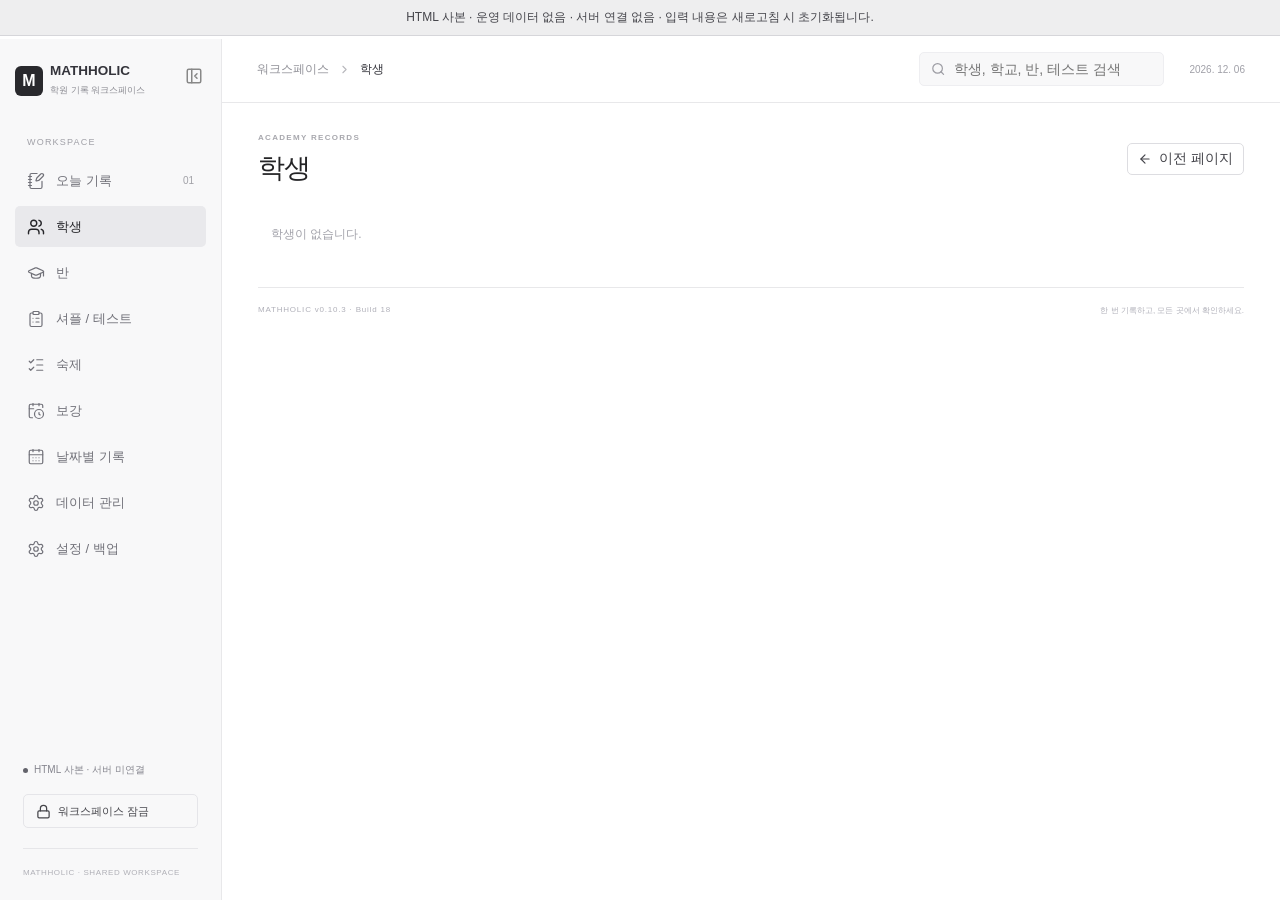
==== pages/detail.html @ 280b6456 "Add files via upload" ====
<!doctype html>
<html lang="ko">
<head>
  <meta charset="utf-8">
  <meta name="viewport" content="width=device-width, initial-scale=1">
  <meta http-equiv="Content-Security-Policy" content="default-src 'none'; script-src 'self'; style-src 'self' 'unsafe-inline'; img-src data: blob:; font-src data:; connect-src 'none'; worker-src 'none'; form-action 'none'; base-uri 'none'">
  <title>학생 상세 · MATHHOLIC</title>
  <link rel="stylesheet" href="./css/style.css">
</head>
<body data-start-route="students/empty">
  <!-- 실제 학생 정보와 학습 기록은 포함되어 있지 않습니다.
       detail.html은 데이터가 없으므로 학생 없음 상태를 표시합니다.
       화면 입력은 임시이며 새로고침하면 초기화됩니다. -->
  <div id="root"></div>
  <noscript>메뉴를 사용하려면 JavaScript를 켜주세요.</noscript>
  <script src="./js/app.js" defer></script>
</body>
</html>
---- pages/css/style.css ----
:root{font-family:Inter,-apple-system,BlinkMacSystemFont,'Segoe UI','Noto Sans KR',Arial,sans-serif;color:#242426;background:#fff;font-size:14px;font-synthesis:none;--line:#e8e8ea;--muted:#85858c;--ink:#202023;--bg:#f7f7f8}*{box-sizing:border-box}body{margin:0}button,input,select,textarea{font:inherit}button,input,select,textarea,a{outline-offset:3px}button{cursor:pointer;border:1px solid #dddde1;border-radius:5px;padding:8px 12px;min-height:34px;display:inline-flex;align-items:center;justify-content:center;gap:7px;color:#45454b;background:#fff;font-weight:500;white-space:nowrap}button:hover{background:#f3f3f5;border-color:#bcbcc3}button:disabled{cursor:not-allowed;opacity:.45}a{color:#34343b;text-decoration:none;font-weight:500}a:hover{text-decoration:underline;text-underline-offset:3px;color:#000}input,select,textarea{padding:8px 10px;border:1px solid #dcdce1;border-radius:5px;background:#fff;color:#303036;min-width:0}input:focus,select:focus,textarea:focus{outline:2px solid #95959d;outline-offset:1px}textarea{resize:vertical;line-height:1.7}h1,h2,h3,p{margin-top:0}h1{font-size:27px;letter-spacing:-1px;font-weight:700;line-height:1.25;margin:0}h2{font-size:16px;margin:0;font-weight:650;letter-spacing:-.4px}p{line-height:1.7}small{display:block;font-size:11px;color:#8c8c93;line-height:1.7}strong{font-weight:600}.primary{background:#242427;border-color:#242427;color:white}.primary:hover{background:#080809;color:white}.small{font-size:12px;padding:6px 10px;min-height:29px}.text{border:0;background:none;padding:3px 0;min-height:24px;color:#61616a;font-size:12px}.text:hover{background:none;color:#000;text-decoration:underline}.icon{padding:5px;min-height:27px;border:0;background:transparent}.danger{color:#aa5353}.button{display:inline-flex;align-items:center;justify-content:center;gap:7px;padding:8px 12px;border:1px solid #dddde1;border-radius:5px;font-size:12px;cursor:pointer;white-space:nowrap}.button:hover{background:#f3f3f4;text-decoration:none}.muted,.hint{font-size:12px;color:#898991;font-weight:400}.hint{line-height:1.75}.short{width:80px}.full{grid-column:1/-1}.actions{display:flex;align-items:center;gap:9px}.badge{display:inline-block;border:1px solid #e6e6e9;background:#f5f5f6;color:#73737a;padding:2px 7px;font-size:11px;line-height:1.6;border-radius:4px;white-space:nowrap}.badge.warn{color:#98733b;background:#fcf7ee;border-color:#f0e5d2}.sidebar{position:fixed;left:0;top:0;bottom:0;width:222px;border-right:1px solid var(--line);background:#f8f8f9;padding:28px 15px 20px;display:flex;flex-direction:column;z-index:30}.brand{display:flex;align-items:center;gap:10px;font-size:15px;font-weight:800;letter-spacing:.4px;padding:0 5px}.brand small{font-weight:400;font-size:10px;letter-spacing:0;margin-top:5px}.brand-mark{width:34px;height:34px;border-radius:6px;background:#29292d;color:#fff;font-size:18px;font-weight:700;display:grid;place-items:center}.nav-label{font-size:9px;letter-spacing:1.2px;color:#a0a0a7;margin:39px 12px 13px}nav{display:flex;flex-direction:column;gap:5px}nav a{display:flex;align-items:center;gap:11px;padding:11px 12px;min-height:41px;border-radius:5px;font-size:13px;color:#717179;font-weight:450}nav a svg{stroke-width:1.6}nav a:hover{background:#eeeef0;text-decoration:none}nav a.active{background:#e9e9ec;color:#252529;font-weight:650}nav a.active svg{stroke-width:1.9}nav a small{margin-left:auto;color:#a1a1a7;font-size:10px}.sidebar-bottom{margin-top:auto;padding:30px 8px 0}.sync{font-size:10px;color:#86868f;display:flex;align-items:center;gap:6px;margin-bottom:17px}.sync>span{width:5px;height:5px;background:#63636b;border-radius:50%;flex-shrink:0}.sync>span.offline{background:#b56859}.lock-btn{width:100%;font-size:11px;justify-content:flex-start;border-color:#e5e5e9;background:none}.sidebar-bottom>small{border-top:1px solid #e6e6e9;padding-top:17px;margin-top:20px;font-size:8px;letter-spacing:.6px;color:#b0b0b7}.main{margin-left:222px}.topbar{height:67px;border-bottom:1px solid var(--line);display:flex;align-items:center;gap:25px;padding:0 35px;background:#fffffffa;position:sticky;top:0;z-index:20}.breadcrumb{display:flex;align-items:center;gap:9px;font-size:11px;white-space:nowrap;color:#888890}.breadcrumb>a:first-child{color:#929299}.breadcrumb svg{color:#b8b8bd}.search{margin-left:auto;position:relative;display:flex;align-items:center;gap:8px;width:245px;color:#9c9ca3;background:#f8f8f9;border:1px solid #eeeef1;border-radius:5px;padding:0 11px}.search input{border:0;background:none;font-size:11px;width:100%;padding:8px 0}.search-pop{position:absolute;top:38px;left:0;right:0;background:white;box-shadow:0 10px 25px #15151d15;border:1px solid var(--line);border-radius:5px;max-height:430px;overflow:auto}.search-pop a{display:block;padding:10px 12px;border-bottom:1px solid var(--line);font-size:12px}.search-pop small{font-size:10px}.top-date{font-size:10px;color:#a0a0a8;white-space:nowrap}main{padding:30px 36px 20px;max-width:1560px;margin:auto}.page-head{display:flex;justify-content:space-between;align-items:center;margin:0 0 25px}.eyebrow{display:block;font-size:8px;letter-spacing:1.3px;color:#a8a8ae;font-weight:600;margin-bottom:10px}.record-intro{display:flex;align-items:center;justify-content:space-between;gap:20px;margin-bottom:17px}.record-intro p{font-size:12px;color:#84848b;margin:0}.record-intro>span{font-size:10px;white-space:nowrap}.input-panel{border:1px solid #dedee3;border-radius:7px;overflow:hidden;margin-bottom:27px}.input-head{display:flex;align-items:center;gap:17px;background:#fafafb;border-bottom:1px solid var(--line);padding:12px 17px}.input-head>div{display:flex;align-items:center;gap:8px;font-size:12px;margin-right:auto}.input-head label{display:flex;align-items:center;gap:8px;color:#929298;font-size:10px;white-space:nowrap}.input-head input{font-size:11px;padding:6px 8px;width:130px}.input-head label:last-child input{width:105px}.raw-input{border:0;border-radius:0;width:100%;min-height:240px;height:265px;display:block;padding:20px 23px;font-size:14px;line-height:1.9;color:#43434b;background:#fff;resize:vertical}.raw-input::placeholder{font-size:12px;color:#aeafb5}.input-bottom{display:flex;align-items:center;gap:18px;border-top:1px solid var(--line);padding:10px 16px}.input-bottom .hint{font-size:10px}.input-bottom>button:last-child{margin-left:auto;font-size:11px;padding:6px 10px;min-height:28px}.section{margin-bottom:28px;min-width:0}.section-head{display:flex;justify-content:space-between;align-items:center;gap:15px;margin-bottom:11px;min-height:29px}.section-head h2{display:flex;align-items:center;gap:8px;font-size:15px}.count{font-size:10px;color:#919199;min-width:18px;padding:2px 6px;background:#f0f0f2;border-radius:4px;font-weight:500}.section-head .muted{font-size:11px}.table-wrap{overflow:auto;border-top:1px solid #dcdce2;border-bottom:1px solid #eeeef1}table{border-collapse:collapse;width:100%;text-align:left;font-size:12px;line-height:1.6}th{background:#f7f7f8;padding:10px 13px;color:#8a8a92;font-weight:450;font-size:11px;border-bottom:1px solid #e6e6eb;white-space:nowrap}td{padding:12px 13px;border-bottom:1px solid #eeeef1;color:#55555f}td a{color:#34343b}td>a:hover{color:#000}tbody tr:last-child td{border-bottom:0}tbody tr:hover{background:#fafafb}td small{font-size:10px}.empty{padding:13px;color:#a2a2aa;font-size:12px;font-weight:400;margin:0}.score{font-size:14px;font-weight:650;color:#29292f;font-variant-numeric:tabular-nums}.memo-cell{white-space:pre-line;max-width:360px;display:block;font-size:11px;color:#82828c}.memo-cell small{font-size:9px}.toolbar{display:flex;justify-content:space-between;align-items:center;gap:15px;margin-bottom:20px;flex-wrap:wrap}.toolbar>p{font-size:13px;margin:0;color:#888890}.filters{display:flex;align-items:center;gap:9px;flex-wrap:wrap}.filters input,.filters select{font-size:12px;padding:7px 9px;max-width:180px}.filters .short{max-width:75px}.student-info{display:flex;align-items:center;justify-content:space-between;border-bottom:1px solid var(--line);padding:0 0 21px;gap:15px}.student-info p{font-size:13px;color:#777781;margin-bottom:6px}.student-info .muted{font-size:12px}.student-info button{font-size:11px}.ledger-month{display:flex;align-items:center;gap:20px;margin:18px 0 27px;flex-wrap:wrap}.ledger-month>strong{font-size:12px;font-weight:400;color:#81818b}.ledger-month b{font-size:17px;color:#2e2e35;margin-left:8px;font-weight:600}.ledger-month>span{font-size:12px;color:#92929b}.ledger-month>label{margin-left:auto}.month-picker,.date-picker{display:flex;align-items:center;gap:7px}.month-picker input{font-size:13px;border:0;font-weight:600;background:transparent;width:154px;text-align:center;padding:6px 2px}.month-picker strong{font-size:12px;font-weight:500}.date-picker input{border:0;font-size:17px;max-width:180px;font-weight:600}.more{display:block;margin-top:9px;margin-left:auto;font-size:11px}.preview-head,.draft-row{display:grid;grid-template-columns:110px 1fr 95px 85px 120px;gap:12px;align-items:center}.preview-head{background:#f7f7f8;border-top:1px solid #dcdce2;border-bottom:1px solid var(--line);padding:10px 15px;color:#9999a0;font-size:10px}.draft{border-bottom:1px solid var(--line)}.draft-row{width:100%;border:0;border-radius:0;text-align:left;padding:14px 15px;font-size:12px;background:#fff;white-space:normal}.draft-row strong{font-weight:600;color:#313137}.draft-row>span{font-size:12px;font-weight:400;color:#74747d}.draft-row small{font-size:10px;color:#9a9aa3;margin-top:3px}.draft-row>span:last-child{display:flex;align-items:center;gap:7px;justify-content:space-between}.draft-fields{padding:18px 28px 22px;background:#fafafb;border-top:1px solid #eeeef1}.draft-fields>.actions{justify-content:space-between;margin-top:14px}.draft-fields .hint{margin-bottom:13px}.save-row{display:flex;align-items:center;justify-content:space-between;padding:16px 0;gap:15px}.save-row button{font-size:12px}.form-grid{display:grid;grid-template-columns:1fr 1fr;gap:15px 17px}.form-grid label,.pin-change label{display:flex;flex-direction:column;gap:7px;font-size:11px;color:#80808a}.form-grid input,.form-grid select,.form-grid textarea{font-size:12px;width:100%}.form-grid textarea{min-height:65px}.form-grid input:disabled,.form-grid select:disabled{background:#f1f1f3;color:#888892}.check{display:flex!important;flex-direction:row!important;align-items:center!important;gap:7px!important;font-size:11px;color:#9696a0}.check input{width:13px!important;height:13px;accent-color:#333}.field-note{font-size:11px;color:#999;align-self:center}.overlay{position:fixed;inset:0;background:#19191e60;backdrop-filter:blur(2px);z-index:60;display:flex;align-items:center;justify-content:center;padding:25px}.modal{background:#fff;width:660px;max-width:100%;max-height:92vh;overflow:auto;padding:25px;border-radius:9px;box-shadow:0 20px 100px #15151e25}.modal-head{display:flex;justify-content:space-between;align-items:center;margin-bottom:23px}.modal-head h2{font-size:18px}.modal-footer{display:flex;justify-content:flex-end;gap:9px;border-top:1px solid var(--line);margin-top:22px;padding-top:18px}.modal-footer .danger{margin-right:auto}.error{background:#fff4f1;color:#a3544f;border:1px solid #f5dfda;padding:11px 14px;white-space:pre-line;line-height:1.8;font-size:12px;border-radius:5px;margin:12px 0}.success{display:flex;align-items:center;gap:8px;background:#f3f3f5;color:#57575f;border:1px solid #e5e5eb;padding:14px;margin-bottom:23px;font-size:12px}.toast{position:fixed;left:calc(50% + 100px);bottom:25px;transform:translateX(-50%);z-index:100;background:#2a2a30;color:white;border-radius:6px;box-shadow:0 5px 30px #20202a20;max-width:85vw;display:flex;gap:9px;align-items:center;padding:14px 20px;font-size:12px;line-height:1.6}.migration-banner{display:flex;align-items:center;justify-content:space-between;gap:20px;padding:14px 17px;border:1px solid #e5dfd1;background:#fdfbf6;margin-bottom:22px;border-radius:5px;font-size:12px}.migration-banner small{font-size:10px;margin-top:4px}.migration-banner button{font-size:11px}.record-details{margin-top:20px;border-top:1px solid var(--line);padding-top:12px}.record-details .hint{font-size:11px}details{font-size:12px;padding:11px 0;color:#8a8a93}summary{cursor:pointer;color:#747480;line-height:1.7}pre{white-space:pre-wrap;overflow-wrap:anywhere;line-height:1.9;font-family:inherit;font-size:11px;color:#80808c;background:#f8f8fa;padding:14px;border-radius:4px}.history{border-top:1px solid var(--line);padding:12px 0;font-size:11px}.history small{margin-bottom:4px}.pin-screen{min-height:100vh;background:#f7f7f8;display:flex;align-items:center;justify-content:center;padding:30px}.pin-box{width:365px;background:white;border:1px solid #e3e3e8;border-radius:10px;padding:35px;text-align:center;box-shadow:0 8px 45px #20202a05}.pin-brand{font-size:19px;font-weight:800;letter-spacing:.7px;margin-bottom:35px}.pin-brand span{display:block;font-size:11px;font-weight:400;color:#9999a3;letter-spacing:0;margin-top:8px}.pin-box>svg{color:#777783}.pin-box h1{font-size:20px;margin-top:17px}.pin-box p{font-size:12px;color:#9999a2;margin:12px 0 25px}.pin-box label{display:flex;flex-direction:column;text-align:left;font-size:10px;color:#93939d;gap:7px;margin-bottom:15px}.pin-box input{width:100%;text-align:center;font-size:23px;letter-spacing:14px;padding:13px 5px 13px 19px}.pin-box .primary{width:100%;margin-top:5px;min-height:43px}.pin-box>small{margin-top:23px;font-size:10px}.loading{min-height:100vh;display:grid;place-items:center;color:#8a8a95;font-size:13px}.calendar-filters{margin-bottom:17px}.calendar-filters .hint{margin-left:auto;font-size:10px}.calendar{border:1px solid #dfdfe5;border-radius:5px;overflow:hidden;margin-bottom:25px}.weekdays{display:grid;grid-template-columns:repeat(7,minmax(0,1fr));background:#f7f7f9;border-bottom:1px solid #e3e3e8}.weekdays>div{padding:10px;text-align:center;color:#9696a0;font-size:11px}.weekdays>div:last-child{color:#b08282}.calendar-grid{display:grid;grid-template-columns:repeat(7,minmax(0,1fr))}.calendar-cell{border-right:1px solid #ececf0;border-bottom:1px solid #ececf0;min-height:119px;padding:7px;min-width:0;background:#fff}.calendar-cell:nth-child(7n){border-right:0}.calendar-cell:nth-last-child(-n+7){border-bottom:0}.calendar-cell.outside{background:#fafafb}.calendar-cell.outside .day-number{color:#c4c4cc}.calendar-cell.chosen{background:#f6f6f9}.calendar-cell.today .day-number{background:#33333a;color:#fff;border-radius:50%}.calendar-day{display:flex;align-items:center;justify-content:space-between;gap:3px;margin-bottom:8px}.calendar-day .icon{color:#bbbcc5}.day-number{border:0;border-radius:3px;font-size:11px;min-height:23px;width:23px;padding:4px;background:none;font-weight:400;gap:4px}.day-number small{font-size:9px}.calendar-event{display:block;width:100%;text-align:left;background:#f0f0f4;border:0;border-left:2px solid #777784;border-radius:3px;padding:6px 7px;margin-bottom:5px;overflow:hidden;min-height:30px;white-space:normal;line-height:1.3}.calendar-event span{font-size:11px;font-weight:500}.calendar-event small{font-size:9px;margin-top:3px;color:#90909d}.calendar-event.완료{opacity:.7;border-left-color:#b6b6c0}.calendar-event.취소{opacity:.5;text-decoration:line-through}.calendar-event:hover{background:#e5e5ec}.week .calendar-cell{min-height:260px}.week .day-number{width:auto}.segmented{display:flex;padding:3px;background:#f0f0f2;border-radius:5px}.segmented button{font-size:11px;min-height:27px;padding:5px 10px;border:0;background:none;color:#9898a1}.segmented button.selected{background:#fff;color:#34343e;box-shadow:0 1px 3px #23233610}.settings-row{display:flex;justify-content:space-between;align-items:center;gap:25px;padding:19px 0;border-bottom:1px solid var(--line)}.settings-row strong{font-size:13px}.settings-row p{font-size:12px;color:#96969f;margin:7px 0 0}.settings-row small{font-size:10px;margin-top:5px}.settings-row button{font-size:12px}.pin-change{display:flex;align-items:end;gap:15px;border-top:1px solid #dedee5;padding:20px 0}.pin-change input{width:145px;font-size:15px;letter-spacing:5px}.pin-change button{font-size:12px}.settings-row:last-child{border:0}footer{border-top:1px solid var(--line);display:flex;justify-content:space-between;font-size:8px;color:#b0b0b9;letter-spacing:.8px;padding:17px 0;margin-top:30px}footer span:last-child{letter-spacing:0}.report .section td:last-child,.report .section th:last-child{display:none}.report .section .section-head .actions{display:none}
@media(min-width:1600px){main{padding:38px 48px}}@media(max-width:1150px){.sidebar{width:195px;padding:25px 12px}.brand{font-size:13px}.brand small{font-size:9px}.main{margin-left:195px}.topbar{padding:0 25px;gap:15px}.top-date{display:none}main{padding:25px}.breadcrumb{font-size:10px;gap:6px}.search{width:210px}.preview-head,.draft-row{grid-template-columns:85px 1fr 75px 70px 110px;gap:8px}.calendar-event{padding:5px}.calendar-event small{font-size:8px}.filters{gap:6px}.filters input,.filters select{max-width:150px}.student-info{flex-wrap:wrap}.calendar-filters .hint{display:none}}@media(max-width:850px){.sidebar{width:170px;padding:22px 10px}.main{margin-left:170px}.brand{font-size:11px;gap:7px}.brand small{font-size:8px}.brand-mark{width:29px;height:29px;font-size:16px}nav a{font-size:11px;padding:11px 9px;gap:9px}.sidebar-bottom{padding-left:3px;padding-right:3px}.sync{font-size:8px}.sidebar-bottom>small{font-size:7px}.breadcrumb{display:none}.search{width:100%}.record-intro>span{display:none}.input-head{gap:10px;flex-wrap:wrap}.input-head>div{width:100%}.input-head label{flex:1}.input-head label input{width:100%}.input-bottom .hint{display:none}.ledger-month{gap:13px}.calendar-cell{min-height:100px;padding:4px}.calendar-event span{font-size:10px}.calendar-event small{font-size:8px}.pin-change{flex-wrap:wrap}.pin-change input{width:125px}.form-grid{gap:12px}.preview-head,.draft-row{grid-template-columns:70px 1fr 58px 58px 83px;gap:6px}.draft-row{padding:12px 8px;font-size:11px}.draft-row>span{font-size:10px}.draft-row .badge{font-size:8px}.draft-fields{padding:15px}.settings-row{flex-wrap:wrap}}@media(max-width:620px){.sidebar{width:59px;padding:20px 5px}.brand>div,.nav-label,nav a span,nav a small,.sidebar-bottom>small,.sync,.lock-btn span{display:none!important}.brand{padding:0;justify-content:center}.brand-mark{width:31px;height:31px}nav{margin-top:30px}nav a{padding:12px 0;justify-content:center}nav svg{width:20px;height:20px}.main{margin-left:59px}.sidebar-bottom{padding:20px 4px 0}.lock-btn{justify-content:center;padding:8px}.topbar{height:57px;padding:0 15px}main{padding:24px 15px}.page-head{margin-bottom:22px}h1{font-size:24px}.eyebrow{font-size:7px}.record-intro p{font-size:11px}.input-head{padding:12px}.raw-input{padding:16px;font-size:13px}.input-bottom{padding:10px}.preview-head,.draft-row{grid-template-columns:62px 1fr 55px 51px;gap:6px}.preview-head>span:last-child,.draft-row>span:last-child{display:none}.draft-row small{font-size:8px}.form-grid{grid-template-columns:1fr}.modal{padding:20px}.overlay{padding:15px}.toolbar{gap:12px}.toolbar .primary{font-size:11px}.filters input,.filters select{max-width:130px;font-size:11px}.section-head h2{font-size:14px}.section-head .actions{gap:5px}.section-head .small{font-size:10px;padding:5px 7px}.save-row{align-items:end;flex-direction:column}.save-row .hint{font-size:10px}.toast{left:50%;font-size:11px}.ledger-month .check{margin-left:0}.ledger-month{gap:11px}.calendar-cell{min-height:90px;padding:3px}.calendar-day>.icon{display:none}.calendar-event{padding:4px 2px;border-left-width:1px}.calendar-event span{font-size:8px}.calendar-event small{font-size:7px;line-height:1.4}.calendar-event small{word-break:break-all}.calendar-cell>.text{font-size:8px}.week .calendar-cell{min-height:190px}.month-picker input{width:130px;font-size:12px}.toolbar .segmented button{font-size:10px;padding:5px 8px}.migration-banner{flex-direction:column;align-items:start;gap:10px}.pin-box{padding:28px}.section td{font-size:11px;min-width:65px}td,th{padding:11px 10px}.memo-cell{min-width:110px}.date-picker input{font-size:15px}}
@media print{.sidebar,.topbar,.page-head>.small,.print-hide,footer,.migration-banner,.toast,.modal,.check,.section .actions,.more{display:none!important}.main{margin-left:0}main{max-width:none;padding:0}.page-head{margin-bottom:15px}.eyebrow{display:none}.section{break-inside:avoid;margin-bottom:22px}body{font-size:11px}.student-info{padding-bottom:12px}.ledger-month{margin:15px 0}.month-picker button{display:none}.month-picker input{border:0}.table-wrap{overflow:visible}table{font-size:10px}td,th{padding:8px}a{color:#222}.section td:last-child,.section th:last-child{display:none}.pin-screen{display:none}.ledger-month strong{font-size:11px}}
/* Date drill-down, compact bulk entry, and monochrome floating calendar. */
[hidden]{display:none!important}.date-popover-anchor{position:relative}.date-trigger{border-color:transparent;font-weight:600;font-size:16px;gap:20px}.date-trigger:hover{background:#f0f0f2}.date-popover{position:absolute;left:0;top:calc(100% + 9px);z-index:60;width:304px;padding:16px;border:1px solid #d8d8dc;border-radius:10px;background:#fcfcfd;box-shadow:0 14px 44px rgba(0,0,0,.2),0 3px 9px rgba(0,0,0,.09)}.date-popover .month-picker{justify-content:space-between;margin-bottom:12px}.date-popover .month-picker input{min-width:0;width:145px}.date-grid{display:grid;grid-template-columns:repeat(7,1fr);gap:3px}.date-grid .weekday{text-align:center;color:#777;font-size:12px;padding:6px 0}.date-grid button{justify-content:center;padding:0;height:34px;border-color:transparent;border-radius:5px;background:transparent}.date-grid button:hover{background:#e5e5e8}.date-grid button.selected{background:#252529;color:white;font-weight:700}.date-grid .outside{color:#a9a9b1}.date-popover>input{width:100%;margin-top:10px}.date-class-list{border-top:1px solid var(--line,#dedee3)}.date-class-list>a{display:flex;align-items:center;gap:24px;padding:21px 15px;border-bottom:1px solid var(--line,#dedee3)}.date-class-list>a:hover{background:#f5f5f7}.date-class-list strong{min-width:150px;font-size:16px}.date-class-list span{flex:1;color:#73737d}.date-class-title{font-size:20px;margin:22px 0}.date-add{margin-top:18px;flex-wrap:wrap}.batch-input{border-top:1px solid #ddd;margin-top:20px}.batch-input .section{margin:22px 0}.batch-input td{padding:10px 8px}.batch-input td input,.batch-input td select{width:100%;min-width:95px}.batch-input td:first-child select{min-width:150px}.batch-input input[type=number]{min-width:75px;max-width:115px}.batch-caption{display:flex;align-items:center;justify-content:space-between;margin-top:20px}.batch-input .save-row{border-top:1px solid #e4e4e8;padding-top:18px}.date-popover button:focus-visible,.date-class-list a:focus-visible{outline:2px solid #252529;outline-offset:2px}
/* Existing monochrome UI: compact management and independently paged ledgers. */
.management-tabs,.book-tabs{display:flex;gap:8px;flex-wrap:wrap;margin-bottom:22px}.management-tabs button,.book-tabs button{background:#fafafa;border-color:#e3e3e5}.management-tabs .selected,.book-tabs .selected{background:#28282c;color:#fff;border-color:#28282c}.admin-filters{margin-bottom:16px}.admin-name{display:flex;flex-direction:column;gap:9px}.subject-options{border:1px solid #e1e1e5;border-radius:6px;padding:12px;display:flex;flex-wrap:wrap;gap:8px;margin:0;min-width:0}.subject-options legend{font-size:12px;color:#707078;padding:0 5px}.form-grid .subject-choice{display:flex;flex-direction:row;align-items:center;gap:7px;border:1px solid #e3e3e7;border-radius:5px;padding:9px 12px;font-size:13px;color:#4d4d55;cursor:pointer}.form-grid .subject-choice:has(input:checked){background:#efeff1;border-color:#77777f;color:#202026}.form-grid .subject-choice input{width:16px;height:16px;accent-color:#29292e}.student-subjects{display:flex;gap:6px;flex-wrap:wrap;margin:6px 0 9px}.attendance-today{display:flex;align-items:center;justify-content:space-between;gap:18px;padding:16px 18px;margin:18px 0;border:1px solid #dedee3;background:#fafafb;border-radius:6px}.attendance-today>div:first-child{display:flex;gap:14px;align-items:center}.attendance-today span{font-size:13px;color:#787882}.attendance-value{display:flex;align-items:center;gap:18px;font-variant-numeric:tabular-nums}.attendance-value strong{font-size:16px}.pagination{display:flex;flex-direction:row;justify-content:flex-end;align-items:center;gap:17px;padding-top:12px;min-height:54px}.pagination button{min-width:64px;min-height:38px;font-size:13px}.pagination>span{min-width:75px;text-align:center;color:#55555f;font-size:13px;font-variant-numeric:tabular-nums}.pagination small{font-size:11px}.page-body{overflow-anchor:none}.current-progress{display:flex;align-items:center;justify-content:space-between;gap:25px;padding:15px 18px;border:1px solid #e0e0e5;border-radius:5px;background:#fafafb;margin-bottom:18px}.current-progress>div:nth-child(2){flex:1;min-width:0}.current-progress p{margin:4px 0 0;font-size:13px;white-space:pre-line;overflow-wrap:anywhere}.current-progress .badge{font-size:12px}.subsection-title{font-size:12px;color:#777780;margin:13px 0 9px}.subsection-title span{margin-left:8px}.print-only{display:none}.management .actions{flex-wrap:wrap}.management .table-wrap button{font-size:12px}
@media(max-width:720px){.attendance-today{align-items:flex-start;flex-wrap:wrap;padding:14px}.attendance-today>div:first-child{flex-wrap:wrap;gap:9px}.attendance-value{width:100%;justify-content:space-between}.attendance-today button,.pagination button{min-height:44px}.pagination{justify-content:space-between;gap:10px}.pagination button{min-width:78px}.management-tabs{gap:6px}.management-tabs button{min-height:44px;font-size:13px;flex:1 1 40%}.current-progress{flex-wrap:wrap;gap:13px}.current-progress>div:first-child{flex:1 0 100%}.book-tabs{flex-wrap:nowrap;overflow:auto;padding-bottom:5px}.book-tabs button{min-height:42px;flex-shrink:0}.student-info{flex-wrap:wrap}.student-info>.actions{flex-wrap:wrap}.subject-options{padding:10px}.form-grid .subject-choice{min-height:44px}.student-ledger .section-head{flex-wrap:wrap}.management .table-wrap{max-width:100%}.modal .form-grid{grid-template-columns:minmax(0,1fr)}.admin-filters input,.admin-filters select{max-width:100%}}
@media print{.print-only{display:block}.report .paginated{display:none}.pagination,.attendance-today,.book-tabs{display:none!important}}
/* Collapsible desktop navigation and a separate mobile drawer. */
.shell{--sidebar-width:222px}.shell .sidebar{width:var(--sidebar-width);padding-top:24px;overflow-y:auto}.shell .main{margin-left:var(--sidebar-width);min-width:0}.sidebar-toggle{align-self:flex-end;margin-top:20px;padding:7px}.shell .nav-label{margin-top:20px}.mobile-menu-trigger,.mobile-menu-close,.sidebar-backdrop{display:none}.detail-navigation{display:flex;align-items:center;gap:10px;flex-wrap:wrap;justify-content:flex-end}.main,main,.section,.toolbar,.filters,.student-info,.input-panel{min-width:0}.topbar .breadcrumb{min-width:0;overflow:hidden;text-overflow:ellipsis}.topbar .search{flex-shrink:0}.page-head{gap:20px}.page-head h1{overflow-wrap:anywhere}.attendance-value{flex-wrap:wrap}.unit-editor{display:flex;flex-direction:column;gap:10px;margin:12px 0}.unit-editor-row{display:flex;align-items:center;gap:9px}.unit-editor-row>input{flex:1;min-width:0}.unit-editor-row>span{color:#808088;width:18px}.duplicate-list>div{margin-bottom:22px}.duplicate-list p{margin:8px 0}.duplicate-list .table-wrap{min-width:0}.duplicate-list td{vertical-align:top;overflow-wrap:anywhere;width:50%}.duplicate-list+ .modal-footer{flex-wrap:wrap}.legacy-progress{margin-top:15px;border-top:1px solid var(--line)}.legacy-progress>summary{padding:5px 0}.legacy-progress .paginated{margin-top:12px}.book-tabs{flex-wrap:nowrap;overflow-x:auto;max-width:100%;padding-bottom:5px}.book-tabs>button{flex-shrink:0}.current-progress .actions{flex-wrap:wrap}.modal>form>label{display:flex;flex-direction:column;gap:9px}.modal{max-height:calc(100dvh - 40px);overscroll-behavior:contain}.report .current-progress+table td:last-child,.report .section:has(.book-tabs) td:last-child,.report .section:has(.book-tabs) th:last-child{display:table-cell}.table-wrap{max-width:100%}.table-wrap th{white-space:nowrap}.book-tabs::-webkit-scrollbar{height:5px}.book-tabs::-webkit-scrollbar-thumb{background:#d8d8dc;border-radius:4px}
@media(min-width:641px) and (max-width:1150px){.shell{--sidebar-width:195px}.shell .brand{font-size:13px}.shell .brand small{font-size:9px}.shell .sidebar nav a{font-size:13px;min-height:44px}.shell .sidebar-toggle{min-height:44px;min-width:44px}button,.button{min-height:40px}.pagination button{min-height:44px}.topbar .search{min-width:150px;max-width:240px;flex:1}.toolbar,.filters{row-gap:10px}.calendar .calendar-grid,.calendar .weekdays{min-width:560px}.calendar{overflow:auto}}
@media(max-width:640px){
 .shell,.shell.sidebar-collapsed{--sidebar-width:0px}.shell .main{margin-left:0}.shell .sidebar,.shell.sidebar-collapsed .sidebar{width:min(280px,86vw);padding:24px 18px;transform:translateX(-100%);z-index:51;box-shadow:12px 0 35px #0002;background:#f8f8f9}.shell.mobile-menu-open .sidebar{transform:translateX(0)}.shell .sidebar .brand{justify-content:flex-start;gap:12px;font-size:15px;padding:4px}.shell .sidebar .brand-mark{width:34px;height:34px}.shell .sidebar .brand>div{display:block!important}.shell .sidebar .brand small{font-size:10px}.shell .sidebar .nav-label{display:block!important;margin:30px 12px 13px}.shell .sidebar nav{margin-top:0}.shell .sidebar nav a{justify-content:flex-start!important;padding:13px 12px!important;font-size:14px!important;gap:13px;min-height:46px}.shell .sidebar nav a span,.shell .sidebar nav a small,.shell .sidebar .lock-btn span{display:inline!important}.shell .sidebar .sync,.shell .sidebar .sidebar-bottom>small{display:flex!important}.shell .sidebar .sync{font-size:11px}.shell .sidebar .lock-btn{justify-content:flex-start!important;min-height:44px;font-size:12px}.shell .sidebar .sidebar-bottom{padding:22px 7px 0}.sidebar-toggle{display:none}.mobile-menu-trigger,.mobile-menu-close{display:inline-flex;min-width:44px;min-height:44px}.mobile-menu-trigger{padding:8px;flex-shrink:0}.mobile-menu-close{align-self:flex-end;margin-bottom:10px}.sidebar-backdrop{display:block;position:fixed;inset:0;z-index:50;border:0;border-radius:0;background:#16161966!important;backdrop-filter:blur(1px)}
 .shell .topbar{height:64px;padding:8px 12px;gap:10px}.shell .topbar .search{width:auto;flex:1;min-width:0;max-width:none}.search input{font-size:13px;min-height:40px}.search-pop{top:44px;max-height:65dvh}.search-pop a{font-size:13px;min-height:44px}.shell main{padding:22px 14px}.page-head{align-items:flex-start;flex-direction:column;gap:14px}.page-head h1{font-size:24px}.detail-navigation{justify-content:flex-start;width:100%;gap:8px}.detail-navigation button{font-size:12px}.detail-navigation .actions{gap:8px}.eyebrow{font-size:9px}.breadcrumb,.top-date{display:none}.student-info{align-items:flex-start;gap:14px}.student-info .actions{width:100%}.student-info p{font-size:14px}.attendance-today{padding:14px;gap:16px}.attendance-value{justify-content:flex-start;gap:14px}.attendance-value strong{font-size:15px}.attendance-today>div:first-child{width:100%;justify-content:space-between}.ledger-month{gap:12px;margin-bottom:24px}.ledger-month .check{min-height:44px;font-size:12px}.section-head{align-items:flex-start;flex-wrap:wrap;gap:10px}.section-head h2{font-size:16px;min-height:36px}.section-head .actions{flex-wrap:wrap}.section-head .small{font-size:12px;padding:8px 10px}.table-wrap{width:100%;overflow-x:auto;-webkit-overflow-scrolling:touch}.table-wrap table{width:max-content;min-width:100%;max-width:none}.table-wrap th,.table-wrap td{font-size:13px;padding:12px;white-space:nowrap}.table-wrap td .memo-cell{white-space:normal;width:180px;font-size:12px}.table-wrap td small{font-size:11px}.table-wrap table td:first-child{min-width:80px}.duplicate-list .table-wrap table{width:100%}.duplicate-list td{white-space:normal}.table-wrap .empty{white-space:normal}.toolbar{align-items:flex-start}.toolbar>.filters{flex:1 1 100%}.filters{width:100%;display:grid;grid-template-columns:repeat(2,minmax(0,1fr));gap:8px}.filters input,.filters select,.filters .short{width:100%;max-width:none;min-width:0;font-size:13px}.filters .hint{grid-column:1/-1}.actions{flex-wrap:wrap}.input-head{display:grid;grid-template-columns:minmax(0,1fr);padding:14px}.input-head>div{margin-bottom:5px}.input-head label{display:flex;justify-content:space-between;font-size:12px}.input-head label input,.input-head label:last-child input{width:65%;font-size:13px}.raw-input{font-size:14px;min-height:230px;padding:15px}.record-intro p{font-size:13px}.record-intro>span{display:none}.input-bottom{flex-wrap:wrap}.input-bottom button{font-size:13px!important;min-height:44px!important}.segmented button,.toolbar .segmented button{font-size:13px;padding:9px 12px;min-height:42px}.save-row{align-items:stretch;flex-direction:column}.save-row button{font-size:14px;min-height:46px}.save-row .hint{font-size:12px}.batch-caption{flex-wrap:wrap;gap:12px}.batch-input td input,.batch-input td select{min-width:135px;font-size:14px}.batch-input input[type=number]{min-width:90px}.batch-input td:first-child select{min-width:165px}.batch-input .section-head{align-items:center}.form-grid,.modal .form-grid{grid-template-columns:minmax(0,1fr)}.form-grid label,.pin-change label{font-size:13px}.form-grid input,.form-grid select,.form-grid textarea,.modal>form>label select{font-size:16px;min-height:44px}.form-grid .check input{min-height:16px}.overlay{padding:10px}.modal{padding:18px;max-height:calc(100dvh - 20px);width:100%;border-radius:8px}.modal-head{gap:10px;margin-bottom:18px}.modal-head h2{font-size:18px}.modal-footer{flex-wrap:wrap;gap:8px}.modal-footer button{min-height:44px}.date-popover{width:min(304px,calc(100vw - 62px));padding:12px;left:0}.date-grid{gap:1px}.date-grid button{min-height:36px;height:36px;min-width:0}.date-picker{max-width:100%;gap:2px}.date-trigger{font-size:16px;gap:12px}.date-class-list>a{flex-wrap:wrap;gap:8px;padding:17px 12px;position:relative}.date-class-list strong{min-width:0;width:100%}.date-class-list span{font-size:12px;line-height:1.8}.date-class-list svg{position:absolute;right:12px;top:20px}.date-add{gap:8px}.calendar{overflow:auto}.calendar-grid,.weekdays{min-width:595px}.calendar-day>.icon{display:inline-flex}.calendar-cell{min-height:120px;padding:5px}.calendar-event span{font-size:12px}.calendar-event small{font-size:10px}.calendar-day button{min-height:32px;min-width:32px}.calendar-cell>.text{font-size:12px}.calendar-filters .hint{display:none}.settings-row{gap:15px}.settings-row .actions{width:100%}.settings-row p{font-size:13px}.pin-change{display:grid;grid-template-columns:minmax(0,1fr);gap:14px}.pin-change input{width:100%;font-size:18px;min-height:44px}.unit-editor-row{flex-wrap:wrap;gap:8px}.unit-editor-row>.actions{margin-left:auto}.unit-editor-row>input{min-width:calc(100% - 28px);font-size:16px}.current-progress{gap:12px}.current-progress>div:nth-child(2){flex-basis:70%}.current-progress>.actions{width:100%}.current-progress>.actions button{font-size:13px}.management-tabs button{font-size:13px}.book-tabs button{min-height:44px;font-size:14px}.pagination{justify-content:space-between}.pagination button{min-height:44px;min-width:78px}.pagination>span{font-size:13px}.toast{left:50%;bottom:16px;max-width:calc(100vw - 24px);width:max-content;font-size:13px}.pin-screen{padding:16px}.pin-box{width:100%;max-width:365px}button,.button,.small,.text,.icon{min-height:44px}.text{padding:8px 2px}footer{gap:15px;line-height:1.6}.preview-head,.draft-row{grid-template-columns:65px minmax(90px,1fr) 52px 52px;gap:6px;padding:12px 8px}.draft-row>span{font-size:11px}.draft-row small{font-size:10px}.draft-fields{padding:13px 10px}.modal .table-wrap select{font-size:16px;min-height:44px}
}
@media(max-width:360px){.shell main{padding:20px 10px}.filters{grid-template-columns:minmax(0,1fr)}.detail-navigation .actions{gap:5px}.detail-navigation button{padding:7px 9px}.date-popover{width:calc(100vw - 56px)}.modal{padding:14px}.preview-head,.draft-row{grid-template-columns:54px minmax(80px,1fr) 48px 48px;gap:4px}.management-tabs button{padding:8px}.attendance-value strong{font-size:14px}.date-trigger{gap:8px}}
@media print{.shell .main{margin-left:0}.sidebar-toggle,.mobile-menu-trigger,.mobile-menu-close,.sidebar-backdrop,.detail-navigation{display:none!important}.legacy-progress{display:none}.current-progress .actions{display:none}.report .section:has(.book-tabs) td:last-child,.report .section:has(.book-tabs) th:last-child{display:table-cell}}
/* Calm, dense work surfaces with small, directly editable status controls. */
:root{font-size:16px}table,button,input,select,textarea,label,.small,.text,.button,.form-grid label,.form-grid input,.form-grid select,.form-grid textarea,.filters input,.filters select,.management .table-wrap button,.section td{font-size:14px}th{font-size:13px}small,.hint,.muted,td small,.count,.breadcrumb{font-size:12px}.section-head h2{font-size:17px}.search input{font-size:14px}.record-intro p{font-size:14px}.input-head label,.input-head input{font-size:13px}.input-head label:last-child input{width:auto}.input-head input{min-width:145px}.shell .sidebar{overflow:visible}.shell .sidebar nav{overflow-y:auto}.sidebar-toggle:hover{color:#333;background:#eee9}.shell .nav-label{margin-top:39px}.page-settings{max-width:1000px}.page-management{max-width:1200px}.page-record{max-width:1320px}.page-tests{max-width:1400px}.page-students{max-width:1460px}.page-head .actions{flex-wrap:wrap}.inline-status-wrap{display:inline-flex;flex-direction:column;align-items:flex-start;gap:4px;max-width:250px}.inline-status{border:1px solid transparent;border-radius:4px;padding:4px 22px 4px 8px;min-height:30px;font-size:13px;font-weight:500;cursor:pointer;max-width:100%}.inline-status-wrap .error{white-space:normal;margin:0;padding:5px;max-width:230px}.done{background:#edf5ef!important;color:#347448!important;border-color:#d5e7d9!important}.partial{background:#fbf5df!important;color:#8a6b21!important;border-color:#eee2b9!important}.undone{background:#fcf0ef!important;color:#a14e47!important;border-color:#f0d9d5!important}.working{background:#eef1f6!important;color:#54637e!important;border-color:#dce2ec!important}.neutral{background:#f2f2f4!important;color:#787881!important}.badge{font-size:12px}.recent-homework>summary{cursor:pointer;list-style:none;display:inline-flex;gap:12px;align-items:center}.recent-homework>summary::-webkit-details-marker{display:none}.homework-popover{background:white;padding:15px;border:1px solid #ddd;box-shadow:0 8px 24px #0002;border-radius:7px;min-width:290px;margin:7px 0;white-space:normal}.quick-homework{display:flex;justify-content:space-between;gap:15px;border-bottom:1px solid #eee;padding:12px 0}.quick-homework:last-child{border-bottom:0}.quick-homework>span{min-width:100px}.book-picker{display:flex;flex-direction:column;gap:5px;min-width:0}.book-picker select,.book-picker input{width:100%;max-width:100%}.folder-toolbar{display:flex;justify-content:space-between;gap:15px;margin:15px 0;flex-wrap:wrap}.folder-breadcrumb{display:flex;align-items:center;gap:5px;flex-wrap:wrap}.book-explorer{display:grid;grid-template-columns:220px minmax(0,1fr);border-top:1px solid #ddd;min-height:240px}.folder-tree{border-right:1px solid #eee;padding:16px 10px 16px 0;max-height:560px;overflow:auto}.folder-tree-row{display:flex;align-items:center;gap:6px;min-height:36px}.folder-tree-row.selected{background:#ededf0;border-radius:4px}.folder-tree-row>.text{text-align:left;white-space:normal;justify-content:start}.folder-contents{padding:6px 0 6px 16px;min-width:0}.file-row{display:flex;align-items:center;gap:15px;border-bottom:1px solid #eee;padding:14px 6px;min-width:0}.file-name{display:flex;gap:12px;justify-content:start;flex:1;border:0;background:none;text-align:left;white-space:normal;min-width:0;overflow-wrap:anywhere}.file-name svg{flex-shrink:0}.file-row .actions{gap:13px}.folder-contents .empty{padding:45px 15px}.run-tabs{display:flex;gap:8px;flex-wrap:wrap;margin-bottom:18px}.run-tabs .selected{background:#28282c;color:white}.attachments>div{display:flex;align-items:center;gap:14px;padding:12px 0;border-bottom:1px solid #eee;flex-wrap:wrap}.attachments a{overflow-wrap:anywhere;min-width:0;flex:1}.attachments>div>button{margin-left:auto}.answer-view>summary,.answer-editor summary{cursor:pointer;padding:12px 0;font-size:15px;font-weight:600}.answer-grid{display:grid;grid-template-columns:repeat(auto-fill,minmax(85px,1fr));gap:10px;margin:15px 0}.answer-grid>div{border-bottom:1px solid #eee;padding:8px}.answer-grid label{display:flex;flex-direction:column;gap:5px}.answer-grid input{width:100%}.answer-editor>details>label{display:flex;flex-direction:column;gap:8px}.warning{padding:10px 13px;background:#faf6e9;border:1px solid #e9dfc4;color:#806929;font-size:13px;border-radius:5px}.run-tabs button{white-space:normal;text-align:left}.settings-row{gap:28px}.settings-row p{font-size:14px}.batch-input .book-picker{min-width:180px}.answer-view button{margin-top:10px}
@media(max-width:1024px){.book-explorer{grid-template-columns:170px minmax(0,1fr)}.file-row{flex-wrap:wrap}.file-row .actions{margin-left:auto}.topbar{gap:14px;padding:0 22px}.top-date{display:none}.current-progress{flex-wrap:wrap}}
@media(max-width:640px){.shell .sidebar{overflow-y:auto}.shell .sidebar-toggle{display:none}.book-explorer{grid-template-columns:minmax(0,1fr)}.folder-tree{max-height:180px;border-right:0;border-bottom:1px solid #eee;padding:8px 0}.folder-contents{padding-left:0}.folder-toolbar input{width:100%}.file-row{padding:10px 0}.file-name{padding:4px;gap:8px;flex-basis:100%;min-height:44px}.file-row .actions{margin-left:28px}.inline-status{min-height:40px;font-size:14px}.book-picker input,.book-picker select,.answer-grid input{font-size:16px;min-height:44px}.inline-status-wrap .error{font-size:13px}.answer-grid{grid-template-columns:repeat(auto-fill,minmax(70px,1fr))}.homework-popover{min-width:270px}.section td,.table-wrap th,.table-wrap td{font-size:14px}.run-tabs button{min-height:44px}.attachments>div{gap:9px}.attachments a{flex-basis:70%}.modal .answer-editor{min-width:0}.modal .answer-editor textarea{width:100%;font-size:16px}.folder-contents .empty{padding:25px 10px}}
@media(max-width:640px){.filters input,.filters select,.book-picker input,.book-picker select{font-size:16px;min-height:44px}.homework-popover .inline-status{min-width:100px}}

/* Phase 1: quiet, compact controls; overlays never participate in table sizing. */
.homework-trigger{display:inline-flex;align-items:center;justify-content:center;border:1px solid transparent;min-height:28px;padding:4px 9px;white-space:nowrap;cursor:pointer;font:inherit;font-size:13px;box-shadow:none}.homework-trigger:hover{filter:brightness(.97)}.homework-trigger:focus-visible{outline:2px solid #666;outline-offset:3px}
.homework-floating{position:fixed;z-index:100;width:350px;max-width:calc(100vw - 20px);max-height:calc(100dvh - 20px);overflow:auto;background:#fff;border:1px solid #dedee2;border-radius:9px;box-shadow:0 10px 30px #17171b20;padding:12px 14px;box-sizing:border-box;font-size:14px}.homework-floating-head{display:flex;align-items:center;justify-content:space-between;gap:12px;padding-bottom:5px}.homework-floating-head strong{font-size:13px;color:#707078;font-weight:500}.homework-floating-head button{padding:1px 5px;font-size:21px;min-height:26px}.homework-quick-item{padding:11px 0;border-bottom:1px solid #eee}.homework-quick-item:last-of-type{border-bottom:0}.homework-quick-item>div:first-child{display:flex;gap:7px;flex-wrap:wrap;line-height:1.5;overflow-wrap:anywhere}.homework-quick-item strong{font-weight:600}.homework-quick-item span{color:#686870}.homework-state-options{display:flex;gap:5px;align-items:center;margin-top:8px;flex-wrap:wrap}.homework-state-options button{border:1px solid transparent;background:#f5f5f6;color:#777780;min-height:29px;padding:4px 8px;font-size:13px;border-radius:4px}.homework-state-options button:hover{filter:brightness(.97)}.homework-state-options button[aria-pressed=true]{font-weight:600}.homework-floating .error{margin:7px 0 0;font-size:13px}.page-classes .table-wrap td:first-child{white-space:nowrap}
.homework-recipients{border:0;border-bottom:1px solid #e5e5e8;margin:0 0 18px;padding:0 0 10px;min-width:0}.homework-recipients legend{font-weight:600;padding:0;margin-bottom:10px}.homework-recipients legend span{color:#808088;font-size:13px;margin-left:8px;font-weight:400}.recipient-filters{display:flex;gap:8px;flex-wrap:wrap;margin-bottom:10px}.recipient-filters input{flex:1;min-width:120px}.recipient-filters select{max-width:180px}.recipient-filters button{font-size:13px}.recipient-list{display:grid;grid-template-columns:repeat(2,minmax(0,1fr));max-height:190px;overflow:auto;gap:5px 12px}.recipient-list label{display:flex;align-items:center;gap:9px;min-height:40px;padding:6px;cursor:pointer}.recipient-list label:hover{background:#f5f5f6;border-radius:4px}.recipient-list input{width:17px;height:17px;flex:0 0 auto;margin:0}.recipient-list span{display:flex;gap:7px;align-items:baseline;flex-wrap:wrap}.recipient-list small{color:#888890}.homework-recipients .hint{margin:10px 0 0}
.test-detail-summary{display:flex;justify-content:space-between;align-items:center;gap:15px;margin:0 0 24px;color:#66666d}.test-memo{font-size:14px;color:#66666d;white-space:pre-wrap;margin:0 0 25px}.test-more{position:relative}.test-more>summary{display:flex;cursor:pointer;list-style:none;padding:7px;color:#73737c;border-radius:4px}.test-more>summary::-webkit-details-marker{display:none}.test-more>summary:hover{background:#f2f2f4}.test-more>div{position:absolute;right:0;top:100%;z-index:10;white-space:nowrap;padding:10px 13px;background:#fff;border:1px solid #ddd;border-radius:6px;box-shadow:0 6px 20px #0001}.attachment-groups>.attachment-group{display:grid;grid-template-columns:60px minmax(0,1fr);align-items:start;gap:12px;padding:12px 0;border:0}.attachment-group>span{font-size:13px;color:#85858d;padding-top:7px}.attachment-group>div{min-width:0}.attachment-file{display:flex;align-items:center;gap:9px;min-width:0;padding:7px 0}.attachment-file a{overflow-wrap:anywhere;min-width:0;flex:1;font-size:14px}.attachment-file small{white-space:nowrap}.attachment-file svg{flex-shrink:0;color:#999}.attachment-file button{font-size:12px;padding:3px 5px;min-height:26px}.answer-summary{margin:3px 0;color:#76767e;font-size:14px}.answer-bulk-heading{display:flex;align-items:center;justify-content:space-between;gap:12px;margin:8px 0}.answer-bulk-heading label{font-size:14px;font-weight:500}.answer-bulk-heading button{padding:5px 9px;min-height:30px;font-size:13px}.answer-editor textarea{display:block;width:100%;font-size:14px}.answer-count{display:flex;gap:9px;flex-wrap:wrap;align-items:center;font-size:13px;color:#74747c;margin:12px 0}.answer-shortage{color:#9b7224}.answer-edit-grid{grid-template-columns:repeat(6,minmax(0,1fr));gap:7px;margin:12px 0 0}.answer-edit-grid>label{display:flex;flex-direction:row;align-items:center;gap:5px;padding:6px;background:#f7f7f8;border:1px solid #e7e7eb;border-radius:5px;min-width:0}.answer-edit-grid label>span{width:17px;flex-shrink:0;font-size:12px;color:#909098;text-align:center}.answer-edit-grid input{border:0;border-radius:3px;background:transparent;min-height:26px;padding:2px;font-size:15px;text-align:center;min-width:0;font-weight:550}.answer-edit-grid input:focus{outline:1px solid #a8a8b0;background:#fff}
@media(max-width:640px){.homework-trigger{min-height:36px}.homework-state-options button{min-height:36px}.homework-floating-head button{min-width:36px;min-height:36px}.recipient-list{grid-template-columns:1fr}.recipient-list label{min-height:44px}.recipient-filters input,.recipient-filters select{font-size:16px;min-height:44px;max-width:none;flex:1}.answer-edit-grid{grid-template-columns:repeat(4,minmax(0,1fr));gap:5px}.answer-edit-grid>label{padding:5px 3px;gap:2px}.answer-edit-grid input{font-size:16px;min-height:34px}.answer-bulk-heading button{min-height:40px}.answer-editor textarea{font-size:16px}.attachment-groups>.attachment-group{grid-template-columns:1fr;gap:1px}.attachment-file{flex-wrap:wrap}.attachment-file a{flex-basis:65%}.test-detail-summary{gap:8px;align-items:flex-start}.test-detail-summary .actions{flex-shrink:0}.page-supplements .section-head{align-items:flex-start;gap:10px;flex-wrap:wrap}.page-supplements .section-head>.actions{flex-wrap:wrap;justify-content:flex-start}.page-supplements .date-trigger{min-height:40px}}
@media(max-width:640px){.recipient-filters{display:grid;grid-template-columns:minmax(0,1fr) minmax(0,1fr)}.recipient-filters input,.recipient-filters select{width:100%;min-width:0}.recipient-filters button{grid-column:1/-1;justify-self:end;min-height:36px}}

/* 2A: header control and a temporary desktop overlay; no collapsed icon rail. */
.sidebar-header{display:flex;align-items:flex-start;gap:6px;position:relative;flex-shrink:0}
.sidebar-header>a{flex:1;min-width:0;text-decoration:none}
.shell .sidebar-header .brand{gap:7px;padding:0;font-size:13.5px;letter-spacing:0}
.shell .sidebar-header .brand-mark{width:28px;height:30px;flex-shrink:0;font-size:16px}
.shell .sidebar-header .brand small{font-size:9px;white-space:nowrap;margin-top:5px}
.shell .sidebar-header .sidebar-toggle{position:static;align-self:flex-start;flex-shrink:0;width:24px;height:26px;min-width:0;min-height:0;margin:0;padding:3px;border:0;border-radius:3px;background:none;box-shadow:none;color:#888}
.shell .sidebar-header .sidebar-toggle:hover{background:#00000006;color:#333}
.sidebar-edge{position:fixed;top:0;bottom:0;left:0;width:8px;min-width:0;margin:0;padding:0;border:0;border-radius:0;background:transparent!important;z-index:31}
.sidebar-edge:focus-visible{outline:2px solid #999;outline-offset:-2px}
@media(min-width:641px){
 .shell.sidebar-collapsed:not(.drawer-mode){--sidebar-width:0px}
 .shell.sidebar-collapsed:not(.drawer-mode) .sidebar{width:222px;transform:translateX(-100%);visibility:hidden;pointer-events:none}
 .shell.sidebar-collapsed.sidebar-peek:not(.drawer-mode) .sidebar{transform:translateX(0);visibility:visible;pointer-events:auto;box-shadow:8px 0 24px #00000012;z-index:32}
}
@media(max-width:640px){
 .shell .sidebar-header .sidebar-toggle{display:none}
 .sidebar-edge{display:none}
}
@media print{.sidebar-edge{display:none!important}}

@media(min-width:641px) and (max-width:1024px) and (hover:none){
 .shell.drawer-mode{--sidebar-width:0px}
 .shell.drawer-mode .sidebar{width:min(280px,86vw);padding:24px 18px;transform:translateX(-100%);z-index:51;box-shadow:12px 0 35px #0002;overflow-y:auto}
 .shell.drawer-mode.mobile-menu-open .sidebar{transform:translateX(0)}
 .shell.drawer-mode .main{margin-left:0}
 .shell.drawer-mode .mobile-menu-trigger,.shell.drawer-mode .mobile-menu-close{display:inline-flex;min-width:44px;min-height:44px}
 .shell.drawer-mode .mobile-menu-close{align-self:flex-end;margin-bottom:10px}
 .shell.drawer-mode .sidebar-backdrop{display:block;position:fixed;inset:0;z-index:50;border:0;border-radius:0;background:#16161966!important}
 .shell.drawer-mode .sidebar-toggle,.shell.drawer-mode .sidebar-edge{display:none}
}

/* Materials: location-only desktop drag/drop, shared by book and test explorers. */
.material-drag-feedback{min-height:20px;margin:0 0 4px;font-size:12px;color:#68686e}
.folder-root{width:100%;justify-content:flex-start;text-align:left;min-height:36px}
.book-explorer [data-drop-state="allowed"]{background:#e8e8ec;outline:1px solid #aaaab2;outline-offset:-1px;border-radius:4px}
.book-explorer [data-drop-state="blocked"]{background:#f3f3f4;outline:1px dashed #9b9ba3;outline-offset:-1px;cursor:not-allowed;border-radius:4px}
.book-explorer [data-dragging="true"]{opacity:.5}
@media(hover:hover) and (pointer:fine){.book-explorer .file-row[draggable="true"]>.file-name{cursor:grab}.book-explorer .file-row[draggable="true"]>.file-name:active{cursor:grabbing}}

/* Insert lines are overlays: no row sizing or layout changes during drag. */
.book-explorer [data-drop-edge]{position:relative}
.book-explorer [data-drop-edge]::after{content:"";position:absolute;left:0;right:0;height:2px;background:#53535d;pointer-events:none;z-index:2}
.book-explorer [data-drop-edge="before"]::after{top:-1px}
.book-explorer [data-drop-edge="after"]::after{bottom:-1px}
@media(hover:hover) and (pointer:fine){.book-explorer .folder-tree-row[draggable="true"]>.text{cursor:grab}}

/* A folder inserted after an expanded tree node follows its entire subtree. */
.folder-tree-node{position:relative}
.folder-tree-node>.folder-tree-row[data-drop-edge="after"]::after{display:none}
.folder-tree-node:has(>.folder-tree-row[data-drop-edge="after"])::after{content:"";position:absolute;left:var(--folder-indent,0px);right:0;bottom:-1px;height:2px;background:#53535d;pointer-events:none;z-index:2}

/* Build 14: compact grouped school search; existing layout remains unchanged. */
.search-group-label{display:flex;justify-content:space-between;gap:8px;padding:7px 12px;background:var(--bg);color:var(--muted);font-size:12px;font-weight:600}
.search-group-label span{font-weight:400;white-space:nowrap}
.search-pop a,.search-pop small{overflow-wrap:anywhere}

/* Class ordering is isolated from the material explorer drag styles. */
.class-order-table th:first-child,.class-handle-cell{width:38px;padding:7px 5px}
.class-drag-handle{border:0;background:transparent;padding:6px;color:#96969e;cursor:grab;min-height:32px}
.class-drag-handle:active{cursor:grabbing}
.class-drag-handle:disabled{cursor:wait}
.class-order-table tr[data-class-edge="before"]>td{box-shadow:inset 0 2px #55555f}
.class-order-table tr[data-class-edge="after"]>td{box-shadow:inset 0 -2px #55555f}
.class-order-feedback{min-height:22px;margin:5px 0 0}

.student-sort-button{width:32px;min-height:32px;flex:0 0 32px;padding:6px;border:0;background:transparent;color:#81818a}
.student-sort-button:hover{background:#f2f2f4}
.student-sort-button:focus-visible{outline:2px solid #95959d;outline-offset:2px}

.export-notice{position:relative;z-index:300;padding:9px 16px;background:#eeeeef;color:#45454b;font-size:12px;text-align:center;border-bottom:1px solid #d6d6da}.sidebar{top:39px}.sidebar.peek{top:39px}@media(max-width:640px){.export-notice{text-align:left;font-size:11px;line-height:1.5}.sidebar{top:0}}
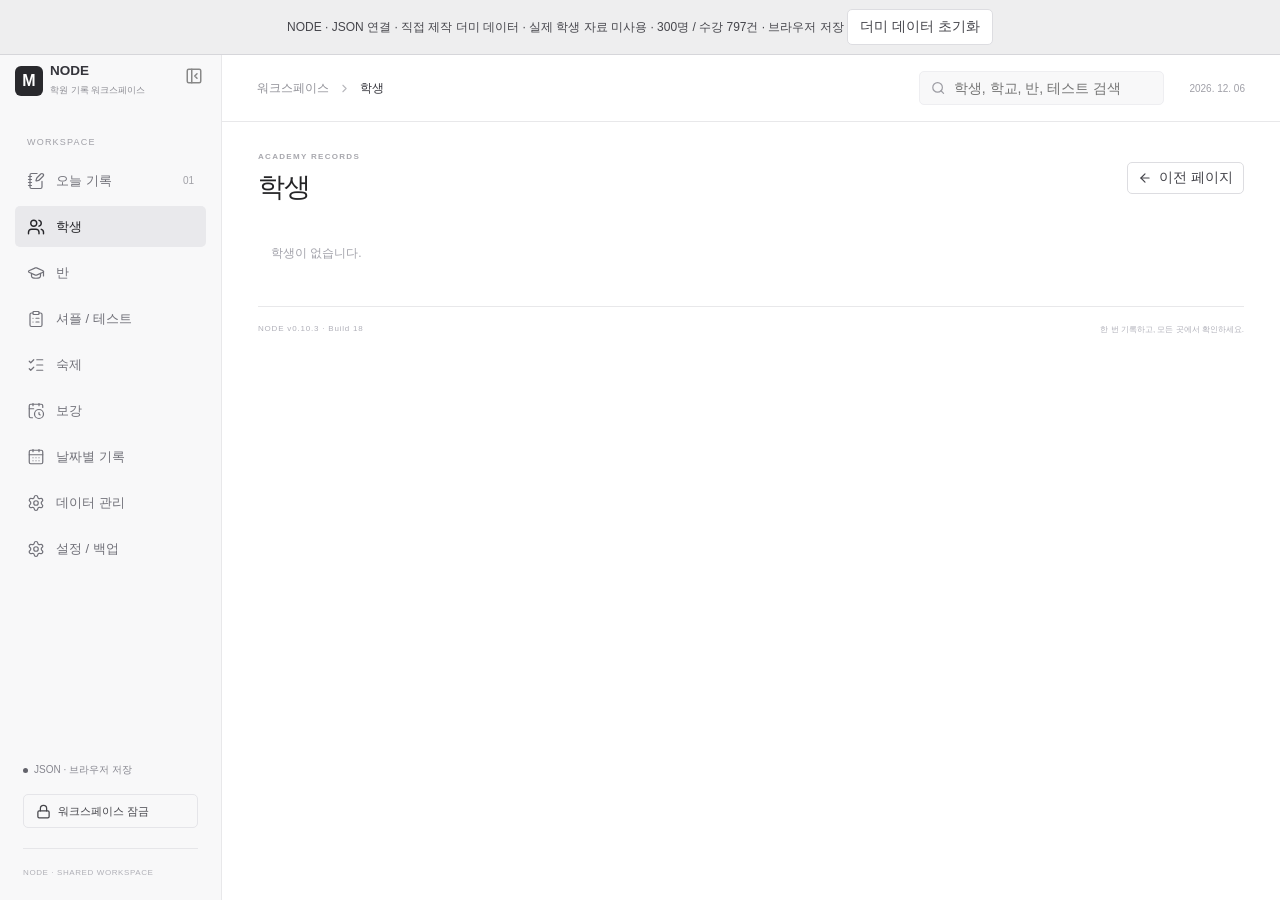
==== commit ce70abf1: "Add files via upload" ====
--- a/pages/detail.html
+++ b/pages/detail.html
@@ -3,16 +3,15 @@
 <head>
   <meta charset="utf-8">
   <meta name="viewport" content="width=device-width, initial-scale=1">
-  <meta http-equiv="Content-Security-Policy" content="default-src 'none'; script-src 'self'; style-src 'self' 'unsafe-inline'; img-src data: blob:; font-src data:; connect-src 'none'; worker-src 'none'; form-action 'none'; base-uri 'none'">
-  <title>학생 상세 · MATHHOLIC</title>
-  <link rel="stylesheet" href="./css/style.css">
+  <meta http-equiv="Content-Security-Policy" content="default-src 'none'; script-src 'self'; style-src 'self' 'unsafe-inline'; img-src data: blob:; font-src data:; connect-src 'self'; worker-src 'none'; form-action 'none'; base-uri 'none'">
+  <title>학생 상세 · NODE</title>
+  <link rel="stylesheet" href="../css/style.css">
 </head>
 <body data-start-route="students/empty">
-  <!-- 실제 학생 정보와 학습 기록은 포함되어 있지 않습니다.
-       detail.html은 데이터가 없으므로 학생 없음 상태를 표시합니다.
-       화면 입력은 임시이며 새로고침하면 초기화됩니다. -->
+  <!-- NODE: 실제 학생 자료 미사용. JSON 더미 데이터와 LocalStorage로 작동합니다. -->
   <div id="root"></div>
   <noscript>메뉴를 사용하려면 JavaScript를 켜주세요.</noscript>
-  <script src="./js/app.js" defer></script>
+  <script src="../js/node-data.js" defer></script>
+  <script src="../js/app.js" defer></script>
 </body>
 </html>
--- a/css/style.css
+++ b/css/style.css
@@ -0,0 +1,103 @@
+:root{font-family:Inter,-apple-system,BlinkMacSystemFont,'Segoe UI','Noto Sans KR',Arial,sans-serif;color:#242426;background:#fff;font-size:14px;font-synthesis:none;--line:#e8e8ea;--muted:#85858c;--ink:#202023;--bg:#f7f7f8}*{box-sizing:border-box}body{margin:0}button,input,select,textarea{font:inherit}button,input,select,textarea,a{outline-offset:3px}button{cursor:pointer;border:1px solid #dddde1;border-radius:5px;padding:8px 12px;min-height:34px;display:inline-flex;align-items:center;justify-content:center;gap:7px;color:#45454b;background:#fff;font-weight:500;white-space:nowrap}button:hover{background:#f3f3f5;border-color:#bcbcc3}button:disabled{cursor:not-allowed;opacity:.45}a{color:#34343b;text-decoration:none;font-weight:500}a:hover{text-decoration:underline;text-underline-offset:3px;color:#000}input,select,textarea{padding:8px 10px;border:1px solid #dcdce1;border-radius:5px;background:#fff;color:#303036;min-width:0}input:focus,select:focus,textarea:focus{outline:2px solid #95959d;outline-offset:1px}textarea{resize:vertical;line-height:1.7}h1,h2,h3,p{margin-top:0}h1{font-size:27px;letter-spacing:-1px;font-weight:700;line-height:1.25;margin:0}h2{font-size:16px;margin:0;font-weight:650;letter-spacing:-.4px}p{line-height:1.7}small{display:block;font-size:11px;color:#8c8c93;line-height:1.7}strong{font-weight:600}.primary{background:#242427;border-color:#242427;color:white}.primary:hover{background:#080809;color:white}.small{font-size:12px;padding:6px 10px;min-height:29px}.text{border:0;background:none;padding:3px 0;min-height:24px;color:#61616a;font-size:12px}.text:hover{background:none;color:#000;text-decoration:underline}.icon{padding:5px;min-height:27px;border:0;background:transparent}.danger{color:#aa5353}.button{display:inline-flex;align-items:center;justify-content:center;gap:7px;padding:8px 12px;border:1px solid #dddde1;border-radius:5px;font-size:12px;cursor:pointer;white-space:nowrap}.button:hover{background:#f3f3f4;text-decoration:none}.muted,.hint{font-size:12px;color:#898991;font-weight:400}.hint{line-height:1.75}.short{width:80px}.full{grid-column:1/-1}.actions{display:flex;align-items:center;gap:9px}.badge{display:inline-block;border:1px solid #e6e6e9;background:#f5f5f6;color:#73737a;padding:2px 7px;font-size:11px;line-height:1.6;border-radius:4px;white-space:nowrap}.badge.warn{color:#98733b;background:#fcf7ee;border-color:#f0e5d2}.sidebar{position:fixed;left:0;top:0;bottom:0;width:222px;border-right:1px solid var(--line);background:#f8f8f9;padding:28px 15px 20px;display:flex;flex-direction:column;z-index:30}.brand{display:flex;align-items:center;gap:10px;font-size:15px;font-weight:800;letter-spacing:.4px;padding:0 5px}.brand small{font-weight:400;font-size:10px;letter-spacing:0;margin-top:5px}.brand-mark{width:34px;height:34px;border-radius:6px;background:#29292d;color:#fff;font-size:18px;font-weight:700;display:grid;place-items:center}.nav-label{font-size:9px;letter-spacing:1.2px;color:#a0a0a7;margin:39px 12px 13px}nav{display:flex;flex-direction:column;gap:5px}nav a{display:flex;align-items:center;gap:11px;padding:11px 12px;min-height:41px;border-radius:5px;font-size:13px;color:#717179;font-weight:450}nav a svg{stroke-width:1.6}nav a:hover{background:#eeeef0;text-decoration:none}nav a.active{background:#e9e9ec;color:#252529;font-weight:650}nav a.active svg{stroke-width:1.9}nav a small{margin-left:auto;color:#a1a1a7;font-size:10px}.sidebar-bottom{margin-top:auto;padding:30px 8px 0}.sync{font-size:10px;color:#86868f;display:flex;align-items:center;gap:6px;margin-bottom:17px}.sync>span{width:5px;height:5px;background:#63636b;border-radius:50%;flex-shrink:0}.sync>span.offline{background:#b56859}.lock-btn{width:100%;font-size:11px;justify-content:flex-start;border-color:#e5e5e9;background:none}.sidebar-bottom>small{border-top:1px solid #e6e6e9;padding-top:17px;margin-top:20px;font-size:8px;letter-spacing:.6px;color:#b0b0b7}.main{margin-left:222px}.topbar{height:67px;border-bottom:1px solid var(--line);display:flex;align-items:center;gap:25px;padding:0 35px;background:#fffffffa;position:sticky;top:0;z-index:20}.breadcrumb{display:flex;align-items:center;gap:9px;font-size:11px;white-space:nowrap;color:#888890}.breadcrumb>a:first-child{color:#929299}.breadcrumb svg{color:#b8b8bd}.search{margin-left:auto;position:relative;display:flex;align-items:center;gap:8px;width:245px;color:#9c9ca3;background:#f8f8f9;border:1px solid #eeeef1;border-radius:5px;padding:0 11px}.search input{border:0;background:none;font-size:11px;width:100%;padding:8px 0}.search-pop{position:absolute;top:38px;left:0;right:0;background:white;box-shadow:0 10px 25px #15151d15;border:1px solid var(--line);border-radius:5px;max-height:430px;overflow:auto}.search-pop a{display:block;padding:10px 12px;border-bottom:1px solid var(--line);font-size:12px}.search-pop small{font-size:10px}.top-date{font-size:10px;color:#a0a0a8;white-space:nowrap}main{padding:30px 36px 20px;max-width:1560px;margin:auto}.page-head{display:flex;justify-content:space-between;align-items:center;margin:0 0 25px}.eyebrow{display:block;font-size:8px;letter-spacing:1.3px;color:#a8a8ae;font-weight:600;margin-bottom:10px}.record-intro{display:flex;align-items:center;justify-content:space-between;gap:20px;margin-bottom:17px}.record-intro p{font-size:12px;color:#84848b;margin:0}.record-intro>span{font-size:10px;white-space:nowrap}.input-panel{border:1px solid #dedee3;border-radius:7px;overflow:hidden;margin-bottom:27px}.input-head{display:flex;align-items:center;gap:17px;background:#fafafb;border-bottom:1px solid var(--line);padding:12px 17px}.input-head>div{display:flex;align-items:center;gap:8px;font-size:12px;margin-right:auto}.input-head label{display:flex;align-items:center;gap:8px;color:#929298;font-size:10px;white-space:nowrap}.input-head input{font-size:11px;padding:6px 8px;width:130px}.input-head label:last-child input{width:105px}.raw-input{border:0;border-radius:0;width:100%;min-height:240px;height:265px;display:block;padding:20px 23px;font-size:14px;line-height:1.9;color:#43434b;background:#fff;resize:vertical}.raw-input::placeholder{font-size:12px;color:#aeafb5}.input-bottom{display:flex;align-items:center;gap:18px;border-top:1px solid var(--line);padding:10px 16px}.input-bottom .hint{font-size:10px}.input-bottom>button:last-child{margin-left:auto;font-size:11px;padding:6px 10px;min-height:28px}.section{margin-bottom:28px;min-width:0}.section-head{display:flex;justify-content:space-between;align-items:center;gap:15px;margin-bottom:11px;min-height:29px}.section-head h2{display:flex;align-items:center;gap:8px;font-size:15px}.count{font-size:10px;color:#919199;min-width:18px;padding:2px 6px;background:#f0f0f2;border-radius:4px;font-weight:500}.section-head .muted{font-size:11px}.table-wrap{overflow:auto;border-top:1px solid #dcdce2;border-bottom:1px solid #eeeef1}table{border-collapse:collapse;width:100%;text-align:left;font-size:12px;line-height:1.6}th{background:#f7f7f8;padding:10px 13px;color:#8a8a92;font-weight:450;font-size:11px;border-bottom:1px solid #e6e6eb;white-space:nowrap}td{padding:12px 13px;border-bottom:1px solid #eeeef1;color:#55555f}td a{color:#34343b}td>a:hover{color:#000}tbody tr:last-child td{border-bottom:0}tbody tr:hover{background:#fafafb}td small{font-size:10px}.empty{padding:13px;color:#a2a2aa;font-size:12px;font-weight:400;margin:0}.score{font-size:14px;font-weight:650;color:#29292f;font-variant-numeric:tabular-nums}.memo-cell{white-space:pre-line;max-width:360px;display:block;font-size:11px;color:#82828c}.memo-cell small{font-size:9px}.toolbar{display:flex;justify-content:space-between;align-items:center;gap:15px;margin-bottom:20px;flex-wrap:wrap}.toolbar>p{font-size:13px;margin:0;color:#888890}.filters{display:flex;align-items:center;gap:9px;flex-wrap:wrap}.filters input,.filters select{font-size:12px;padding:7px 9px;max-width:180px}.filters .short{max-width:75px}.student-info{display:flex;align-items:center;justify-content:space-between;border-bottom:1px solid var(--line);padding:0 0 21px;gap:15px}.student-info p{font-size:13px;color:#777781;margin-bottom:6px}.student-info .muted{font-size:12px}.student-info button{font-size:11px}.ledger-month{display:flex;align-items:center;gap:20px;margin:18px 0 27px;flex-wrap:wrap}.ledger-month>strong{font-size:12px;font-weight:400;color:#81818b}.ledger-month b{font-size:17px;color:#2e2e35;margin-left:8px;font-weight:600}.ledger-month>span{font-size:12px;color:#92929b}.ledger-month>label{margin-left:auto}.month-picker,.date-picker{display:flex;align-items:center;gap:7px}.month-picker input{font-size:13px;border:0;font-weight:600;background:transparent;width:154px;text-align:center;padding:6px 2px}.month-picker strong{font-size:12px;font-weight:500}.date-picker input{border:0;font-size:17px;max-width:180px;font-weight:600}.more{display:block;margin-top:9px;margin-left:auto;font-size:11px}.preview-head,.draft-row{display:grid;grid-template-columns:110px 1fr 95px 85px 120px;gap:12px;align-items:center}.preview-head{background:#f7f7f8;border-top:1px solid #dcdce2;border-bottom:1px solid var(--line);padding:10px 15px;color:#9999a0;font-size:10px}.draft{border-bottom:1px solid var(--line)}.draft-row{width:100%;border:0;border-radius:0;text-align:left;padding:14px 15px;font-size:12px;background:#fff;white-space:normal}.draft-row strong{font-weight:600;color:#313137}.draft-row>span{font-size:12px;font-weight:400;color:#74747d}.draft-row small{font-size:10px;color:#9a9aa3;margin-top:3px}.draft-row>span:last-child{display:flex;align-items:center;gap:7px;justify-content:space-between}.draft-fields{padding:18px 28px 22px;background:#fafafb;border-top:1px solid #eeeef1}.draft-fields>.actions{justify-content:space-between;margin-top:14px}.draft-fields .hint{margin-bottom:13px}.save-row{display:flex;align-items:center;justify-content:space-between;padding:16px 0;gap:15px}.save-row button{font-size:12px}.form-grid{display:grid;grid-template-columns:1fr 1fr;gap:15px 17px}.form-grid label,.pin-change label{display:flex;flex-direction:column;gap:7px;font-size:11px;color:#80808a}.form-grid input,.form-grid select,.form-grid textarea{font-size:12px;width:100%}.form-grid textarea{min-height:65px}.form-grid input:disabled,.form-grid select:disabled{background:#f1f1f3;color:#888892}.check{display:flex!important;flex-direction:row!important;align-items:center!important;gap:7px!important;font-size:11px;color:#9696a0}.check input{width:13px!important;height:13px;accent-color:#333}.field-note{font-size:11px;color:#999;align-self:center}.overlay{position:fixed;inset:0;background:#19191e60;backdrop-filter:blur(2px);z-index:60;display:flex;align-items:center;justify-content:center;padding:25px}.modal{background:#fff;width:660px;max-width:100%;max-height:92vh;overflow:auto;padding:25px;border-radius:9px;box-shadow:0 20px 100px #15151e25}.modal-head{display:flex;justify-content:space-between;align-items:center;margin-bottom:23px}.modal-head h2{font-size:18px}.modal-footer{display:flex;justify-content:flex-end;gap:9px;border-top:1px solid var(--line);margin-top:22px;padding-top:18px}.modal-footer .danger{margin-right:auto}.error{background:#fff4f1;color:#a3544f;border:1px solid #f5dfda;padding:11px 14px;white-space:pre-line;line-height:1.8;font-size:12px;border-radius:5px;margin:12px 0}.success{display:flex;align-items:center;gap:8px;background:#f3f3f5;color:#57575f;border:1px solid #e5e5eb;padding:14px;margin-bottom:23px;font-size:12px}.toast{position:fixed;left:calc(50% + 100px);bottom:25px;transform:translateX(-50%);z-index:100;background:#2a2a30;color:white;border-radius:6px;box-shadow:0 5px 30px #20202a20;max-width:85vw;display:flex;gap:9px;align-items:center;padding:14px 20px;font-size:12px;line-height:1.6}.migration-banner{display:flex;align-items:center;justify-content:space-between;gap:20px;padding:14px 17px;border:1px solid #e5dfd1;background:#fdfbf6;margin-bottom:22px;border-radius:5px;font-size:12px}.migration-banner small{font-size:10px;margin-top:4px}.migration-banner button{font-size:11px}.record-details{margin-top:20px;border-top:1px solid var(--line);padding-top:12px}.record-details .hint{font-size:11px}details{font-size:12px;padding:11px 0;color:#8a8a93}summary{cursor:pointer;color:#747480;line-height:1.7}pre{white-space:pre-wrap;overflow-wrap:anywhere;line-height:1.9;font-family:inherit;font-size:11px;color:#80808c;background:#f8f8fa;padding:14px;border-radius:4px}.history{border-top:1px solid var(--line);padding:12px 0;font-size:11px}.history small{margin-bottom:4px}.pin-screen{min-height:100vh;background:#f7f7f8;display:flex;align-items:center;justify-content:center;padding:30px}.pin-box{width:365px;background:white;border:1px solid #e3e3e8;border-radius:10px;padding:35px;text-align:center;box-shadow:0 8px 45px #20202a05}.pin-brand{font-size:19px;font-weight:800;letter-spacing:.7px;margin-bottom:35px}.pin-brand span{display:block;font-size:11px;font-weight:400;color:#9999a3;letter-spacing:0;margin-top:8px}.pin-box>svg{color:#777783}.pin-box h1{font-size:20px;margin-top:17px}.pin-box p{font-size:12px;color:#9999a2;margin:12px 0 25px}.pin-box label{display:flex;flex-direction:column;text-align:left;font-size:10px;color:#93939d;gap:7px;margin-bottom:15px}.pin-box input{width:100%;text-align:center;font-size:23px;letter-spacing:14px;padding:13px 5px 13px 19px}.pin-box .primary{width:100%;margin-top:5px;min-height:43px}.pin-box>small{margin-top:23px;font-size:10px}.loading{min-height:100vh;display:grid;place-items:center;color:#8a8a95;font-size:13px}.calendar-filters{margin-bottom:17px}.calendar-filters .hint{margin-left:auto;font-size:10px}.calendar{border:1px solid #dfdfe5;border-radius:5px;overflow:hidden;margin-bottom:25px}.weekdays{display:grid;grid-template-columns:repeat(7,minmax(0,1fr));background:#f7f7f9;border-bottom:1px solid #e3e3e8}.weekdays>div{padding:10px;text-align:center;color:#9696a0;font-size:11px}.weekdays>div:last-child{color:#b08282}.calendar-grid{display:grid;grid-template-columns:repeat(7,minmax(0,1fr))}.calendar-cell{border-right:1px solid #ececf0;border-bottom:1px solid #ececf0;min-height:119px;padding:7px;min-width:0;background:#fff}.calendar-cell:nth-child(7n){border-right:0}.calendar-cell:nth-last-child(-n+7){border-bottom:0}.calendar-cell.outside{background:#fafafb}.calendar-cell.outside .day-number{color:#c4c4cc}.calendar-cell.chosen{background:#f6f6f9}.calendar-cell.today .day-number{background:#33333a;color:#fff;border-radius:50%}.calendar-day{display:flex;align-items:center;justify-content:space-between;gap:3px;margin-bottom:8px}.calendar-day .icon{color:#bbbcc5}.day-number{border:0;border-radius:3px;font-size:11px;min-height:23px;width:23px;padding:4px;background:none;font-weight:400;gap:4px}.day-number small{font-size:9px}.calendar-event{display:block;width:100%;text-align:left;background:#f0f0f4;border:0;border-left:2px solid #777784;border-radius:3px;padding:6px 7px;margin-bottom:5px;overflow:hidden;min-height:30px;white-space:normal;line-height:1.3}.calendar-event span{font-size:11px;font-weight:500}.calendar-event small{font-size:9px;margin-top:3px;color:#90909d}.calendar-event.완료{opacity:.7;border-left-color:#b6b6c0}.calendar-event.취소{opacity:.5;text-decoration:line-through}.calendar-event:hover{background:#e5e5ec}.week .calendar-cell{min-height:260px}.week .day-number{width:auto}.segmented{display:flex;padding:3px;background:#f0f0f2;border-radius:5px}.segmented button{font-size:11px;min-height:27px;padding:5px 10px;border:0;background:none;color:#9898a1}.segmented button.selected{background:#fff;color:#34343e;box-shadow:0 1px 3px #23233610}.settings-row{display:flex;justify-content:space-between;align-items:center;gap:25px;padding:19px 0;border-bottom:1px solid var(--line)}.settings-row strong{font-size:13px}.settings-row p{font-size:12px;color:#96969f;margin:7px 0 0}.settings-row small{font-size:10px;margin-top:5px}.settings-row button{font-size:12px}.pin-change{display:flex;align-items:end;gap:15px;border-top:1px solid #dedee5;padding:20px 0}.pin-change input{width:145px;font-size:15px;letter-spacing:5px}.pin-change button{font-size:12px}.settings-row:last-child{border:0}footer{border-top:1px solid var(--line);display:flex;justify-content:space-between;font-size:8px;color:#b0b0b9;letter-spacing:.8px;padding:17px 0;margin-top:30px}footer span:last-child{letter-spacing:0}.report .section td:last-child,.report .section th:last-child{display:none}.report .section .section-head .actions{display:none}
+@media(min-width:1600px){main{padding:38px 48px}}@media(max-width:1150px){.sidebar{width:195px;padding:25px 12px}.brand{font-size:13px}.brand small{font-size:9px}.main{margin-left:195px}.topbar{padding:0 25px;gap:15px}.top-date{display:none}main{padding:25px}.breadcrumb{font-size:10px;gap:6px}.search{width:210px}.preview-head,.draft-row{grid-template-columns:85px 1fr 75px 70px 110px;gap:8px}.calendar-event{padding:5px}.calendar-event small{font-size:8px}.filters{gap:6px}.filters input,.filters select{max-width:150px}.student-info{flex-wrap:wrap}.calendar-filters .hint{display:none}}@media(max-width:850px){.sidebar{width:170px;padding:22px 10px}.main{margin-left:170px}.brand{font-size:11px;gap:7px}.brand small{font-size:8px}.brand-mark{width:29px;height:29px;font-size:16px}nav a{font-size:11px;padding:11px 9px;gap:9px}.sidebar-bottom{padding-left:3px;padding-right:3px}.sync{font-size:8px}.sidebar-bottom>small{font-size:7px}.breadcrumb{display:none}.search{width:100%}.record-intro>span{display:none}.input-head{gap:10px;flex-wrap:wrap}.input-head>div{width:100%}.input-head label{flex:1}.input-head label input{width:100%}.input-bottom .hint{display:none}.ledger-month{gap:13px}.calendar-cell{min-height:100px;padding:4px}.calendar-event span{font-size:10px}.calendar-event small{font-size:8px}.pin-change{flex-wrap:wrap}.pin-change input{width:125px}.form-grid{gap:12px}.preview-head,.draft-row{grid-template-columns:70px 1fr 58px 58px 83px;gap:6px}.draft-row{padding:12px 8px;font-size:11px}.draft-row>span{font-size:10px}.draft-row .badge{font-size:8px}.draft-fields{padding:15px}.settings-row{flex-wrap:wrap}}@media(max-width:620px){.sidebar{width:59px;padding:20px 5px}.brand>div,.nav-label,nav a span,nav a small,.sidebar-bottom>small,.sync,.lock-btn span{display:none!important}.brand{padding:0;justify-content:center}.brand-mark{width:31px;height:31px}nav{margin-top:30px}nav a{padding:12px 0;justify-content:center}nav svg{width:20px;height:20px}.main{margin-left:59px}.sidebar-bottom{padding:20px 4px 0}.lock-btn{justify-content:center;padding:8px}.topbar{height:57px;padding:0 15px}main{padding:24px 15px}.page-head{margin-bottom:22px}h1{font-size:24px}.eyebrow{font-size:7px}.record-intro p{font-size:11px}.input-head{padding:12px}.raw-input{padding:16px;font-size:13px}.input-bottom{padding:10px}.preview-head,.draft-row{grid-template-columns:62px 1fr 55px 51px;gap:6px}.preview-head>span:last-child,.draft-row>span:last-child{display:none}.draft-row small{font-size:8px}.form-grid{grid-template-columns:1fr}.modal{padding:20px}.overlay{padding:15px}.toolbar{gap:12px}.toolbar .primary{font-size:11px}.filters input,.filters select{max-width:130px;font-size:11px}.section-head h2{font-size:14px}.section-head .actions{gap:5px}.section-head .small{font-size:10px;padding:5px 7px}.save-row{align-items:end;flex-direction:column}.save-row .hint{font-size:10px}.toast{left:50%;font-size:11px}.ledger-month .check{margin-left:0}.ledger-month{gap:11px}.calendar-cell{min-height:90px;padding:3px}.calendar-day>.icon{display:none}.calendar-event{padding:4px 2px;border-left-width:1px}.calendar-event span{font-size:8px}.calendar-event small{font-size:7px;line-height:1.4}.calendar-event small{word-break:break-all}.calendar-cell>.text{font-size:8px}.week .calendar-cell{min-height:190px}.month-picker input{width:130px;font-size:12px}.toolbar .segmented button{font-size:10px;padding:5px 8px}.migration-banner{flex-direction:column;align-items:start;gap:10px}.pin-box{padding:28px}.section td{font-size:11px;min-width:65px}td,th{padding:11px 10px}.memo-cell{min-width:110px}.date-picker input{font-size:15px}}
+@media print{.sidebar,.topbar,.page-head>.small,.print-hide,footer,.migration-banner,.toast,.modal,.check,.section .actions,.more{display:none!important}.main{margin-left:0}main{max-width:none;padding:0}.page-head{margin-bottom:15px}.eyebrow{display:none}.section{break-inside:avoid;margin-bottom:22px}body{font-size:11px}.student-info{padding-bottom:12px}.ledger-month{margin:15px 0}.month-picker button{display:none}.month-picker input{border:0}.table-wrap{overflow:visible}table{font-size:10px}td,th{padding:8px}a{color:#222}.section td:last-child,.section th:last-child{display:none}.pin-screen{display:none}.ledger-month strong{font-size:11px}}
+/* Date drill-down, compact bulk entry, and monochrome floating calendar. */
+[hidden]{display:none!important}.date-popover-anchor{position:relative}.date-trigger{border-color:transparent;font-weight:600;font-size:16px;gap:20px}.date-trigger:hover{background:#f0f0f2}.date-popover{position:absolute;left:0;top:calc(100% + 9px);z-index:60;width:304px;padding:16px;border:1px solid #d8d8dc;border-radius:10px;background:#fcfcfd;box-shadow:0 14px 44px rgba(0,0,0,.2),0 3px 9px rgba(0,0,0,.09)}.date-popover .month-picker{justify-content:space-between;margin-bottom:12px}.date-popover .month-picker input{min-width:0;width:145px}.date-grid{display:grid;grid-template-columns:repeat(7,1fr);gap:3px}.date-grid .weekday{text-align:center;color:#777;font-size:12px;padding:6px 0}.date-grid button{justify-content:center;padding:0;height:34px;border-color:transparent;border-radius:5px;background:transparent}.date-grid button:hover{background:#e5e5e8}.date-grid button.selected{background:#252529;color:white;font-weight:700}.date-grid .outside{color:#a9a9b1}.date-popover>input{width:100%;margin-top:10px}.date-class-list{border-top:1px solid var(--line,#dedee3)}.date-class-list>a{display:flex;align-items:center;gap:24px;padding:21px 15px;border-bottom:1px solid var(--line,#dedee3)}.date-class-list>a:hover{background:#f5f5f7}.date-class-list strong{min-width:150px;font-size:16px}.date-class-list span{flex:1;color:#73737d}.date-class-title{font-size:20px;margin:22px 0}.date-add{margin-top:18px;flex-wrap:wrap}.batch-input{border-top:1px solid #ddd;margin-top:20px}.batch-input .section{margin:22px 0}.batch-input td{padding:10px 8px}.batch-input td input,.batch-input td select{width:100%;min-width:95px}.batch-input td:first-child select{min-width:150px}.batch-input input[type=number]{min-width:75px;max-width:115px}.batch-caption{display:flex;align-items:center;justify-content:space-between;margin-top:20px}.batch-input .save-row{border-top:1px solid #e4e4e8;padding-top:18px}.date-popover button:focus-visible,.date-class-list a:focus-visible{outline:2px solid #252529;outline-offset:2px}
+/* Existing monochrome UI: compact management and independently paged ledgers. */
+.management-tabs,.book-tabs{display:flex;gap:8px;flex-wrap:wrap;margin-bottom:22px}.management-tabs button,.book-tabs button{background:#fafafa;border-color:#e3e3e5}.management-tabs .selected,.book-tabs .selected{background:#28282c;color:#fff;border-color:#28282c}.admin-filters{margin-bottom:16px}.admin-name{display:flex;flex-direction:column;gap:9px}.subject-options{border:1px solid #e1e1e5;border-radius:6px;padding:12px;display:flex;flex-wrap:wrap;gap:8px;margin:0;min-width:0}.subject-options legend{font-size:12px;color:#707078;padding:0 5px}.form-grid .subject-choice{display:flex;flex-direction:row;align-items:center;gap:7px;border:1px solid #e3e3e7;border-radius:5px;padding:9px 12px;font-size:13px;color:#4d4d55;cursor:pointer}.form-grid .subject-choice:has(input:checked){background:#efeff1;border-color:#77777f;color:#202026}.form-grid .subject-choice input{width:16px;height:16px;accent-color:#29292e}.student-subjects{display:flex;gap:6px;flex-wrap:wrap;margin:6px 0 9px}.attendance-today{display:flex;align-items:center;justify-content:space-between;gap:18px;padding:16px 18px;margin:18px 0;border:1px solid #dedee3;background:#fafafb;border-radius:6px}.attendance-today>div:first-child{display:flex;gap:14px;align-items:center}.attendance-today span{font-size:13px;color:#787882}.attendance-value{display:flex;align-items:center;gap:18px;font-variant-numeric:tabular-nums}.attendance-value strong{font-size:16px}.pagination{display:flex;flex-direction:row;justify-content:flex-end;align-items:center;gap:17px;padding-top:12px;min-height:54px}.pagination button{min-width:64px;min-height:38px;font-size:13px}.pagination>span{min-width:75px;text-align:center;color:#55555f;font-size:13px;font-variant-numeric:tabular-nums}.pagination small{font-size:11px}.page-body{overflow-anchor:none}.current-progress{display:flex;align-items:center;justify-content:space-between;gap:25px;padding:15px 18px;border:1px solid #e0e0e5;border-radius:5px;background:#fafafb;margin-bottom:18px}.current-progress>div:nth-child(2){flex:1;min-width:0}.current-progress p{margin:4px 0 0;font-size:13px;white-space:pre-line;overflow-wrap:anywhere}.current-progress .badge{font-size:12px}.subsection-title{font-size:12px;color:#777780;margin:13px 0 9px}.subsection-title span{margin-left:8px}.print-only{display:none}.management .actions{flex-wrap:wrap}.management .table-wrap button{font-size:12px}
+@media(max-width:720px){.attendance-today{align-items:flex-start;flex-wrap:wrap;padding:14px}.attendance-today>div:first-child{flex-wrap:wrap;gap:9px}.attendance-value{width:100%;justify-content:space-between}.attendance-today button,.pagination button{min-height:44px}.pagination{justify-content:space-between;gap:10px}.pagination button{min-width:78px}.management-tabs{gap:6px}.management-tabs button{min-height:44px;font-size:13px;flex:1 1 40%}.current-progress{flex-wrap:wrap;gap:13px}.current-progress>div:first-child{flex:1 0 100%}.book-tabs{flex-wrap:nowrap;overflow:auto;padding-bottom:5px}.book-tabs button{min-height:42px;flex-shrink:0}.student-info{flex-wrap:wrap}.student-info>.actions{flex-wrap:wrap}.subject-options{padding:10px}.form-grid .subject-choice{min-height:44px}.student-ledger .section-head{flex-wrap:wrap}.management .table-wrap{max-width:100%}.modal .form-grid{grid-template-columns:minmax(0,1fr)}.admin-filters input,.admin-filters select{max-width:100%}}
+@media print{.print-only{display:block}.report .paginated{display:none}.pagination,.attendance-today,.book-tabs{display:none!important}}
+/* Collapsible desktop navigation and a separate mobile drawer. */
+.shell{--sidebar-width:222px}.shell .sidebar{width:var(--sidebar-width);padding-top:24px;overflow-y:auto}.shell .main{margin-left:var(--sidebar-width);min-width:0}.sidebar-toggle{align-self:flex-end;margin-top:20px;padding:7px}.shell .nav-label{margin-top:20px}.mobile-menu-trigger,.mobile-menu-close,.sidebar-backdrop{display:none}.detail-navigation{display:flex;align-items:center;gap:10px;flex-wrap:wrap;justify-content:flex-end}.main,main,.section,.toolbar,.filters,.student-info,.input-panel{min-width:0}.topbar .breadcrumb{min-width:0;overflow:hidden;text-overflow:ellipsis}.topbar .search{flex-shrink:0}.page-head{gap:20px}.page-head h1{overflow-wrap:anywhere}.attendance-value{flex-wrap:wrap}.unit-editor{display:flex;flex-direction:column;gap:10px;margin:12px 0}.unit-editor-row{display:flex;align-items:center;gap:9px}.unit-editor-row>input{flex:1;min-width:0}.unit-editor-row>span{color:#808088;width:18px}.duplicate-list>div{margin-bottom:22px}.duplicate-list p{margin:8px 0}.duplicate-list .table-wrap{min-width:0}.duplicate-list td{vertical-align:top;overflow-wrap:anywhere;width:50%}.duplicate-list+ .modal-footer{flex-wrap:wrap}.legacy-progress{margin-top:15px;border-top:1px solid var(--line)}.legacy-progress>summary{padding:5px 0}.legacy-progress .paginated{margin-top:12px}.book-tabs{flex-wrap:nowrap;overflow-x:auto;max-width:100%;padding-bottom:5px}.book-tabs>button{flex-shrink:0}.current-progress .actions{flex-wrap:wrap}.modal>form>label{display:flex;flex-direction:column;gap:9px}.modal{max-height:calc(100dvh - 40px);overscroll-behavior:contain}.report .current-progress+table td:last-child,.report .section:has(.book-tabs) td:last-child,.report .section:has(.book-tabs) th:last-child{display:table-cell}.table-wrap{max-width:100%}.table-wrap th{white-space:nowrap}.book-tabs::-webkit-scrollbar{height:5px}.book-tabs::-webkit-scrollbar-thumb{background:#d8d8dc;border-radius:4px}
+@media(min-width:641px) and (max-width:1150px){.shell{--sidebar-width:195px}.shell .brand{font-size:13px}.shell .brand small{font-size:9px}.shell .sidebar nav a{font-size:13px;min-height:44px}.shell .sidebar-toggle{min-height:44px;min-width:44px}button,.button{min-height:40px}.pagination button{min-height:44px}.topbar .search{min-width:150px;max-width:240px;flex:1}.toolbar,.filters{row-gap:10px}.calendar .calendar-grid,.calendar .weekdays{min-width:560px}.calendar{overflow:auto}}
+@media(max-width:640px){
+ .shell,.shell.sidebar-collapsed{--sidebar-width:0px}.shell .main{margin-left:0}.shell .sidebar,.shell.sidebar-collapsed .sidebar{width:min(280px,86vw);padding:24px 18px;transform:translateX(-100%);z-index:51;box-shadow:12px 0 35px #0002;background:#f8f8f9}.shell.mobile-menu-open .sidebar{transform:translateX(0)}.shell .sidebar .brand{justify-content:flex-start;gap:12px;font-size:15px;padding:4px}.shell .sidebar .brand-mark{width:34px;height:34px}.shell .sidebar .brand>div{display:block!important}.shell .sidebar .brand small{font-size:10px}.shell .sidebar .nav-label{display:block!important;margin:30px 12px 13px}.shell .sidebar nav{margin-top:0}.shell .sidebar nav a{justify-content:flex-start!important;padding:13px 12px!important;font-size:14px!important;gap:13px;min-height:46px}.shell .sidebar nav a span,.shell .sidebar nav a small,.shell .sidebar .lock-btn span{display:inline!important}.shell .sidebar .sync,.shell .sidebar .sidebar-bottom>small{display:flex!important}.shell .sidebar .sync{font-size:11px}.shell .sidebar .lock-btn{justify-content:flex-start!important;min-height:44px;font-size:12px}.shell .sidebar .sidebar-bottom{padding:22px 7px 0}.sidebar-toggle{display:none}.mobile-menu-trigger,.mobile-menu-close{display:inline-flex;min-width:44px;min-height:44px}.mobile-menu-trigger{padding:8px;flex-shrink:0}.mobile-menu-close{align-self:flex-end;margin-bottom:10px}.sidebar-backdrop{display:block;position:fixed;inset:0;z-index:50;border:0;border-radius:0;background:#16161966!important;backdrop-filter:blur(1px)}
+ .shell .topbar{height:64px;padding:8px 12px;gap:10px}.shell .topbar .search{width:auto;flex:1;min-width:0;max-width:none}.search input{font-size:13px;min-height:40px}.search-pop{top:44px;max-height:65dvh}.search-pop a{font-size:13px;min-height:44px}.shell main{padding:22px 14px}.page-head{align-items:flex-start;flex-direction:column;gap:14px}.page-head h1{font-size:24px}.detail-navigation{justify-content:flex-start;width:100%;gap:8px}.detail-navigation button{font-size:12px}.detail-navigation .actions{gap:8px}.eyebrow{font-size:9px}.breadcrumb,.top-date{display:none}.student-info{align-items:flex-start;gap:14px}.student-info .actions{width:100%}.student-info p{font-size:14px}.attendance-today{padding:14px;gap:16px}.attendance-value{justify-content:flex-start;gap:14px}.attendance-value strong{font-size:15px}.attendance-today>div:first-child{width:100%;justify-content:space-between}.ledger-month{gap:12px;margin-bottom:24px}.ledger-month .check{min-height:44px;font-size:12px}.section-head{align-items:flex-start;flex-wrap:wrap;gap:10px}.section-head h2{font-size:16px;min-height:36px}.section-head .actions{flex-wrap:wrap}.section-head .small{font-size:12px;padding:8px 10px}.table-wrap{width:100%;overflow-x:auto;-webkit-overflow-scrolling:touch}.table-wrap table{width:max-content;min-width:100%;max-width:none}.table-wrap th,.table-wrap td{font-size:13px;padding:12px;white-space:nowrap}.table-wrap td .memo-cell{white-space:normal;width:180px;font-size:12px}.table-wrap td small{font-size:11px}.table-wrap table td:first-child{min-width:80px}.duplicate-list .table-wrap table{width:100%}.duplicate-list td{white-space:normal}.table-wrap .empty{white-space:normal}.toolbar{align-items:flex-start}.toolbar>.filters{flex:1 1 100%}.filters{width:100%;display:grid;grid-template-columns:repeat(2,minmax(0,1fr));gap:8px}.filters input,.filters select,.filters .short{width:100%;max-width:none;min-width:0;font-size:13px}.filters .hint{grid-column:1/-1}.actions{flex-wrap:wrap}.input-head{display:grid;grid-template-columns:minmax(0,1fr);padding:14px}.input-head>div{margin-bottom:5px}.input-head label{display:flex;justify-content:space-between;font-size:12px}.input-head label input,.input-head label:last-child input{width:65%;font-size:13px}.raw-input{font-size:14px;min-height:230px;padding:15px}.record-intro p{font-size:13px}.record-intro>span{display:none}.input-bottom{flex-wrap:wrap}.input-bottom button{font-size:13px!important;min-height:44px!important}.segmented button,.toolbar .segmented button{font-size:13px;padding:9px 12px;min-height:42px}.save-row{align-items:stretch;flex-direction:column}.save-row button{font-size:14px;min-height:46px}.save-row .hint{font-size:12px}.batch-caption{flex-wrap:wrap;gap:12px}.batch-input td input,.batch-input td select{min-width:135px;font-size:14px}.batch-input input[type=number]{min-width:90px}.batch-input td:first-child select{min-width:165px}.batch-input .section-head{align-items:center}.form-grid,.modal .form-grid{grid-template-columns:minmax(0,1fr)}.form-grid label,.pin-change label{font-size:13px}.form-grid input,.form-grid select,.form-grid textarea,.modal>form>label select{font-size:16px;min-height:44px}.form-grid .check input{min-height:16px}.overlay{padding:10px}.modal{padding:18px;max-height:calc(100dvh - 20px);width:100%;border-radius:8px}.modal-head{gap:10px;margin-bottom:18px}.modal-head h2{font-size:18px}.modal-footer{flex-wrap:wrap;gap:8px}.modal-footer button{min-height:44px}.date-popover{width:min(304px,calc(100vw - 62px));padding:12px;left:0}.date-grid{gap:1px}.date-grid button{min-height:36px;height:36px;min-width:0}.date-picker{max-width:100%;gap:2px}.date-trigger{font-size:16px;gap:12px}.date-class-list>a{flex-wrap:wrap;gap:8px;padding:17px 12px;position:relative}.date-class-list strong{min-width:0;width:100%}.date-class-list span{font-size:12px;line-height:1.8}.date-class-list svg{position:absolute;right:12px;top:20px}.date-add{gap:8px}.calendar{overflow:auto}.calendar-grid,.weekdays{min-width:595px}.calendar-day>.icon{display:inline-flex}.calendar-cell{min-height:120px;padding:5px}.calendar-event span{font-size:12px}.calendar-event small{font-size:10px}.calendar-day button{min-height:32px;min-width:32px}.calendar-cell>.text{font-size:12px}.calendar-filters .hint{display:none}.settings-row{gap:15px}.settings-row .actions{width:100%}.settings-row p{font-size:13px}.pin-change{display:grid;grid-template-columns:minmax(0,1fr);gap:14px}.pin-change input{width:100%;font-size:18px;min-height:44px}.unit-editor-row{flex-wrap:wrap;gap:8px}.unit-editor-row>.actions{margin-left:auto}.unit-editor-row>input{min-width:calc(100% - 28px);font-size:16px}.current-progress{gap:12px}.current-progress>div:nth-child(2){flex-basis:70%}.current-progress>.actions{width:100%}.current-progress>.actions button{font-size:13px}.management-tabs button{font-size:13px}.book-tabs button{min-height:44px;font-size:14px}.pagination{justify-content:space-between}.pagination button{min-height:44px;min-width:78px}.pagination>span{font-size:13px}.toast{left:50%;bottom:16px;max-width:calc(100vw - 24px);width:max-content;font-size:13px}.pin-screen{padding:16px}.pin-box{width:100%;max-width:365px}button,.button,.small,.text,.icon{min-height:44px}.text{padding:8px 2px}footer{gap:15px;line-height:1.6}.preview-head,.draft-row{grid-template-columns:65px minmax(90px,1fr) 52px 52px;gap:6px;padding:12px 8px}.draft-row>span{font-size:11px}.draft-row small{font-size:10px}.draft-fields{padding:13px 10px}.modal .table-wrap select{font-size:16px;min-height:44px}
+}
+@media(max-width:360px){.shell main{padding:20px 10px}.filters{grid-template-columns:minmax(0,1fr)}.detail-navigation .actions{gap:5px}.detail-navigation button{padding:7px 9px}.date-popover{width:calc(100vw - 56px)}.modal{padding:14px}.preview-head,.draft-row{grid-template-columns:54px minmax(80px,1fr) 48px 48px;gap:4px}.management-tabs button{padding:8px}.attendance-value strong{font-size:14px}.date-trigger{gap:8px}}
+@media print{.shell .main{margin-left:0}.sidebar-toggle,.mobile-menu-trigger,.mobile-menu-close,.sidebar-backdrop,.detail-navigation{display:none!important}.legacy-progress{display:none}.current-progress .actions{display:none}.report .section:has(.book-tabs) td:last-child,.report .section:has(.book-tabs) th:last-child{display:table-cell}}
+/* Calm, dense work surfaces with small, directly editable status controls. */
+:root{font-size:16px}table,button,input,select,textarea,label,.small,.text,.button,.form-grid label,.form-grid input,.form-grid select,.form-grid textarea,.filters input,.filters select,.management .table-wrap button,.section td{font-size:14px}th{font-size:13px}small,.hint,.muted,td small,.count,.breadcrumb{font-size:12px}.section-head h2{font-size:17px}.search input{font-size:14px}.record-intro p{font-size:14px}.input-head label,.input-head input{font-size:13px}.input-head label:last-child input{width:auto}.input-head input{min-width:145px}.shell .sidebar{overflow:visible}.shell .sidebar nav{overflow-y:auto}.sidebar-toggle:hover{color:#333;background:#eee9}.shell .nav-label{margin-top:39px}.page-settings{max-width:1000px}.page-management{max-width:1200px}.page-record{max-width:1320px}.page-tests{max-width:1400px}.page-students{max-width:1460px}.page-head .actions{flex-wrap:wrap}.inline-status-wrap{display:inline-flex;flex-direction:column;align-items:flex-start;gap:4px;max-width:250px}.inline-status{border:1px solid transparent;border-radius:4px;padding:4px 22px 4px 8px;min-height:30px;font-size:13px;font-weight:500;cursor:pointer;max-width:100%}.inline-status-wrap .error{white-space:normal;margin:0;padding:5px;max-width:230px}.done{background:#edf5ef!important;color:#347448!important;border-color:#d5e7d9!important}.partial{background:#fbf5df!important;color:#8a6b21!important;border-color:#eee2b9!important}.undone{background:#fcf0ef!important;color:#a14e47!important;border-color:#f0d9d5!important}.working{background:#eef1f6!important;color:#54637e!important;border-color:#dce2ec!important}.neutral{background:#f2f2f4!important;color:#787881!important}.badge{font-size:12px}.recent-homework>summary{cursor:pointer;list-style:none;display:inline-flex;gap:12px;align-items:center}.recent-homework>summary::-webkit-details-marker{display:none}.homework-popover{background:white;padding:15px;border:1px solid #ddd;box-shadow:0 8px 24px #0002;border-radius:7px;min-width:290px;margin:7px 0;white-space:normal}.quick-homework{display:flex;justify-content:space-between;gap:15px;border-bottom:1px solid #eee;padding:12px 0}.quick-homework:last-child{border-bottom:0}.quick-homework>span{min-width:100px}.book-picker{display:flex;flex-direction:column;gap:5px;min-width:0}.book-picker select,.book-picker input{width:100%;max-width:100%}.folder-toolbar{display:flex;justify-content:space-between;gap:15px;margin:15px 0;flex-wrap:wrap}.folder-breadcrumb{display:flex;align-items:center;gap:5px;flex-wrap:wrap}.book-explorer{display:grid;grid-template-columns:220px minmax(0,1fr);border-top:1px solid #ddd;min-height:240px}.folder-tree{border-right:1px solid #eee;padding:16px 10px 16px 0;max-height:560px;overflow:auto}.folder-tree-row{display:flex;align-items:center;gap:6px;min-height:36px}.folder-tree-row.selected{background:#ededf0;border-radius:4px}.folder-tree-row>.text{text-align:left;white-space:normal;justify-content:start}.folder-contents{padding:6px 0 6px 16px;min-width:0}.file-row{display:flex;align-items:center;gap:15px;border-bottom:1px solid #eee;padding:14px 6px;min-width:0}.file-name{display:flex;gap:12px;justify-content:start;flex:1;border:0;background:none;text-align:left;white-space:normal;min-width:0;overflow-wrap:anywhere}.file-name svg{flex-shrink:0}.file-row .actions{gap:13px}.folder-contents .empty{padding:45px 15px}.run-tabs{display:flex;gap:8px;flex-wrap:wrap;margin-bottom:18px}.run-tabs .selected{background:#28282c;color:white}.attachments>div{display:flex;align-items:center;gap:14px;padding:12px 0;border-bottom:1px solid #eee;flex-wrap:wrap}.attachments a{overflow-wrap:anywhere;min-width:0;flex:1}.attachments>div>button{margin-left:auto}.answer-view>summary,.answer-editor summary{cursor:pointer;padding:12px 0;font-size:15px;font-weight:600}.answer-grid{display:grid;grid-template-columns:repeat(auto-fill,minmax(85px,1fr));gap:10px;margin:15px 0}.answer-grid>div{border-bottom:1px solid #eee;padding:8px}.answer-grid label{display:flex;flex-direction:column;gap:5px}.answer-grid input{width:100%}.answer-editor>details>label{display:flex;flex-direction:column;gap:8px}.warning{padding:10px 13px;background:#faf6e9;border:1px solid #e9dfc4;color:#806929;font-size:13px;border-radius:5px}.run-tabs button{white-space:normal;text-align:left}.settings-row{gap:28px}.settings-row p{font-size:14px}.batch-input .book-picker{min-width:180px}.answer-view button{margin-top:10px}
+@media(max-width:1024px){.book-explorer{grid-template-columns:170px minmax(0,1fr)}.file-row{flex-wrap:wrap}.file-row .actions{margin-left:auto}.topbar{gap:14px;padding:0 22px}.top-date{display:none}.current-progress{flex-wrap:wrap}}
+@media(max-width:640px){.shell .sidebar{overflow-y:auto}.shell .sidebar-toggle{display:none}.book-explorer{grid-template-columns:minmax(0,1fr)}.folder-tree{max-height:180px;border-right:0;border-bottom:1px solid #eee;padding:8px 0}.folder-contents{padding-left:0}.folder-toolbar input{width:100%}.file-row{padding:10px 0}.file-name{padding:4px;gap:8px;flex-basis:100%;min-height:44px}.file-row .actions{margin-left:28px}.inline-status{min-height:40px;font-size:14px}.book-picker input,.book-picker select,.answer-grid input{font-size:16px;min-height:44px}.inline-status-wrap .error{font-size:13px}.answer-grid{grid-template-columns:repeat(auto-fill,minmax(70px,1fr))}.homework-popover{min-width:270px}.section td,.table-wrap th,.table-wrap td{font-size:14px}.run-tabs button{min-height:44px}.attachments>div{gap:9px}.attachments a{flex-basis:70%}.modal .answer-editor{min-width:0}.modal .answer-editor textarea{width:100%;font-size:16px}.folder-contents .empty{padding:25px 10px}}
+@media(max-width:640px){.filters input,.filters select,.book-picker input,.book-picker select{font-size:16px;min-height:44px}.homework-popover .inline-status{min-width:100px}}
+
+/* Phase 1: quiet, compact controls; overlays never participate in table sizing. */
+.homework-trigger{display:inline-flex;align-items:center;justify-content:center;border:1px solid transparent;min-height:28px;padding:4px 9px;white-space:nowrap;cursor:pointer;font:inherit;font-size:13px;box-shadow:none}.homework-trigger:hover{filter:brightness(.97)}.homework-trigger:focus-visible{outline:2px solid #666;outline-offset:3px}
+.homework-floating{position:fixed;z-index:100;width:350px;max-width:calc(100vw - 20px);max-height:calc(100dvh - 20px);overflow:auto;background:#fff;border:1px solid #dedee2;border-radius:9px;box-shadow:0 10px 30px #17171b20;padding:12px 14px;box-sizing:border-box;font-size:14px}.homework-floating-head{display:flex;align-items:center;justify-content:space-between;gap:12px;padding-bottom:5px}.homework-floating-head strong{font-size:13px;color:#707078;font-weight:500}.homework-floating-head button{padding:1px 5px;font-size:21px;min-height:26px}.homework-quick-item{padding:11px 0;border-bottom:1px solid #eee}.homework-quick-item:last-of-type{border-bottom:0}.homework-quick-item>div:first-child{display:flex;gap:7px;flex-wrap:wrap;line-height:1.5;overflow-wrap:anywhere}.homework-quick-item strong{font-weight:600}.homework-quick-item span{color:#686870}.homework-state-options{display:flex;gap:5px;align-items:center;margin-top:8px;flex-wrap:wrap}.homework-state-options button{border:1px solid transparent;background:#f5f5f6;color:#777780;min-height:29px;padding:4px 8px;font-size:13px;border-radius:4px}.homework-state-options button:hover{filter:brightness(.97)}.homework-state-options button[aria-pressed=true]{font-weight:600}.homework-floating .error{margin:7px 0 0;font-size:13px}.page-classes .table-wrap td:first-child{white-space:nowrap}
+.homework-recipients{border:0;border-bottom:1px solid #e5e5e8;margin:0 0 18px;padding:0 0 10px;min-width:0}.homework-recipients legend{font-weight:600;padding:0;margin-bottom:10px}.homework-recipients legend span{color:#808088;font-size:13px;margin-left:8px;font-weight:400}.recipient-filters{display:flex;gap:8px;flex-wrap:wrap;margin-bottom:10px}.recipient-filters input{flex:1;min-width:120px}.recipient-filters select{max-width:180px}.recipient-filters button{font-size:13px}.recipient-list{display:grid;grid-template-columns:repeat(2,minmax(0,1fr));max-height:190px;overflow:auto;gap:5px 12px}.recipient-list label{display:flex;align-items:center;gap:9px;min-height:40px;padding:6px;cursor:pointer}.recipient-list label:hover{background:#f5f5f6;border-radius:4px}.recipient-list input{width:17px;height:17px;flex:0 0 auto;margin:0}.recipient-list span{display:flex;gap:7px;align-items:baseline;flex-wrap:wrap}.recipient-list small{color:#888890}.homework-recipients .hint{margin:10px 0 0}
+.test-detail-summary{display:flex;justify-content:space-between;align-items:center;gap:15px;margin:0 0 24px;color:#66666d}.test-memo{font-size:14px;color:#66666d;white-space:pre-wrap;margin:0 0 25px}.test-more{position:relative}.test-more>summary{display:flex;cursor:pointer;list-style:none;padding:7px;color:#73737c;border-radius:4px}.test-more>summary::-webkit-details-marker{display:none}.test-more>summary:hover{background:#f2f2f4}.test-more>div{position:absolute;right:0;top:100%;z-index:10;white-space:nowrap;padding:10px 13px;background:#fff;border:1px solid #ddd;border-radius:6px;box-shadow:0 6px 20px #0001}.attachment-groups>.attachment-group{display:grid;grid-template-columns:60px minmax(0,1fr);align-items:start;gap:12px;padding:12px 0;border:0}.attachment-group>span{font-size:13px;color:#85858d;padding-top:7px}.attachment-group>div{min-width:0}.attachment-file{display:flex;align-items:center;gap:9px;min-width:0;padding:7px 0}.attachment-file a{overflow-wrap:anywhere;min-width:0;flex:1;font-size:14px}.attachment-file small{white-space:nowrap}.attachment-file svg{flex-shrink:0;color:#999}.attachment-file button{font-size:12px;padding:3px 5px;min-height:26px}.answer-summary{margin:3px 0;color:#76767e;font-size:14px}.answer-bulk-heading{display:flex;align-items:center;justify-content:space-between;gap:12px;margin:8px 0}.answer-bulk-heading label{font-size:14px;font-weight:500}.answer-bulk-heading button{padding:5px 9px;min-height:30px;font-size:13px}.answer-editor textarea{display:block;width:100%;font-size:14px}.answer-count{display:flex;gap:9px;flex-wrap:wrap;align-items:center;font-size:13px;color:#74747c;margin:12px 0}.answer-shortage{color:#9b7224}.answer-edit-grid{grid-template-columns:repeat(6,minmax(0,1fr));gap:7px;margin:12px 0 0}.answer-edit-grid>label{display:flex;flex-direction:row;align-items:center;gap:5px;padding:6px;background:#f7f7f8;border:1px solid #e7e7eb;border-radius:5px;min-width:0}.answer-edit-grid label>span{width:17px;flex-shrink:0;font-size:12px;color:#909098;text-align:center}.answer-edit-grid input{border:0;border-radius:3px;background:transparent;min-height:26px;padding:2px;font-size:15px;text-align:center;min-width:0;font-weight:550}.answer-edit-grid input:focus{outline:1px solid #a8a8b0;background:#fff}
+@media(max-width:640px){.homework-trigger{min-height:36px}.homework-state-options button{min-height:36px}.homework-floating-head button{min-width:36px;min-height:36px}.recipient-list{grid-template-columns:1fr}.recipient-list label{min-height:44px}.recipient-filters input,.recipient-filters select{font-size:16px;min-height:44px;max-width:none;flex:1}.answer-edit-grid{grid-template-columns:repeat(4,minmax(0,1fr));gap:5px}.answer-edit-grid>label{padding:5px 3px;gap:2px}.answer-edit-grid input{font-size:16px;min-height:34px}.answer-bulk-heading button{min-height:40px}.answer-editor textarea{font-size:16px}.attachment-groups>.attachment-group{grid-template-columns:1fr;gap:1px}.attachment-file{flex-wrap:wrap}.attachment-file a{flex-basis:65%}.test-detail-summary{gap:8px;align-items:flex-start}.test-detail-summary .actions{flex-shrink:0}.page-supplements .section-head{align-items:flex-start;gap:10px;flex-wrap:wrap}.page-supplements .section-head>.actions{flex-wrap:wrap;justify-content:flex-start}.page-supplements .date-trigger{min-height:40px}}
+@media(max-width:640px){.recipient-filters{display:grid;grid-template-columns:minmax(0,1fr) minmax(0,1fr)}.recipient-filters input,.recipient-filters select{width:100%;min-width:0}.recipient-filters button{grid-column:1/-1;justify-self:end;min-height:36px}}
+
+/* 2A: header control and a temporary desktop overlay; no collapsed icon rail. */
+.sidebar-header{display:flex;align-items:flex-start;gap:6px;position:relative;flex-shrink:0}
+.sidebar-header>a{flex:1;min-width:0;text-decoration:none}
+.shell .sidebar-header .brand{gap:7px;padding:0;font-size:13.5px;letter-spacing:0}
+.shell .sidebar-header .brand-mark{width:28px;height:30px;flex-shrink:0;font-size:16px}
+.shell .sidebar-header .brand small{font-size:9px;white-space:nowrap;margin-top:5px}
+.shell .sidebar-header .sidebar-toggle{position:static;align-self:flex-start;flex-shrink:0;width:24px;height:26px;min-width:0;min-height:0;margin:0;padding:3px;border:0;border-radius:3px;background:none;box-shadow:none;color:#888}
+.shell .sidebar-header .sidebar-toggle:hover{background:#00000006;color:#333}
+.sidebar-edge{position:fixed;top:0;bottom:0;left:0;width:8px;min-width:0;margin:0;padding:0;border:0;border-radius:0;background:transparent!important;z-index:31}
+.sidebar-edge:focus-visible{outline:2px solid #999;outline-offset:-2px}
+@media(min-width:641px){
+ .shell.sidebar-collapsed:not(.drawer-mode){--sidebar-width:0px}
+ .shell.sidebar-collapsed:not(.drawer-mode) .sidebar{width:222px;transform:translateX(-100%);visibility:hidden;pointer-events:none}
+ .shell.sidebar-collapsed.sidebar-peek:not(.drawer-mode) .sidebar{transform:translateX(0);visibility:visible;pointer-events:auto;box-shadow:8px 0 24px #00000012;z-index:32}
+}
+@media(max-width:640px){
+ .shell .sidebar-header .sidebar-toggle{display:none}
+ .sidebar-edge{display:none}
+}
+@media print{.sidebar-edge{display:none!important}}
+
+@media(min-width:641px) and (max-width:1024px) and (hover:none){
+ .shell.drawer-mode{--sidebar-width:0px}
+ .shell.drawer-mode .sidebar{width:min(280px,86vw);padding:24px 18px;transform:translateX(-100%);z-index:51;box-shadow:12px 0 35px #0002;overflow-y:auto}
+ .shell.drawer-mode.mobile-menu-open .sidebar{transform:translateX(0)}
+ .shell.drawer-mode .main{margin-left:0}
+ .shell.drawer-mode .mobile-menu-trigger,.shell.drawer-mode .mobile-menu-close{display:inline-flex;min-width:44px;min-height:44px}
+ .shell.drawer-mode .mobile-menu-close{align-self:flex-end;margin-bottom:10px}
+ .shell.drawer-mode .sidebar-backdrop{display:block;position:fixed;inset:0;z-index:50;border:0;border-radius:0;background:#16161966!important}
+ .shell.drawer-mode .sidebar-toggle,.shell.drawer-mode .sidebar-edge{display:none}
+}
+
+/* Materials: location-only desktop drag/drop, shared by book and test explorers. */
+.material-drag-feedback{min-height:20px;margin:0 0 4px;font-size:12px;color:#68686e}
+.folder-root{width:100%;justify-content:flex-start;text-align:left;min-height:36px}
+.book-explorer [data-drop-state="allowed"]{background:#e8e8ec;outline:1px solid #aaaab2;outline-offset:-1px;border-radius:4px}
+.book-explorer [data-drop-state="blocked"]{background:#f3f3f4;outline:1px dashed #9b9ba3;outline-offset:-1px;cursor:not-allowed;border-radius:4px}
+.book-explorer [data-dragging="true"]{opacity:.5}
+@media(hover:hover) and (pointer:fine){.book-explorer .file-row[draggable="true"]>.file-name{cursor:grab}.book-explorer .file-row[draggable="true"]>.file-name:active{cursor:grabbing}}
+
+/* Insert lines are overlays: no row sizing or layout changes during drag. */
+.book-explorer [data-drop-edge]{position:relative}
+.book-explorer [data-drop-edge]::after{content:"";position:absolute;left:0;right:0;height:2px;background:#53535d;pointer-events:none;z-index:2}
+.book-explorer [data-drop-edge="before"]::after{top:-1px}
+.book-explorer [data-drop-edge="after"]::after{bottom:-1px}
+@media(hover:hover) and (pointer:fine){.book-explorer .folder-tree-row[draggable="true"]>.text{cursor:grab}}
+
+/* A folder inserted after an expanded tree node follows its entire subtree. */
+.folder-tree-node{position:relative}
+.folder-tree-node>.folder-tree-row[data-drop-edge="after"]::after{display:none}
+.folder-tree-node:has(>.folder-tree-row[data-drop-edge="after"])::after{content:"";position:absolute;left:var(--folder-indent,0px);right:0;bottom:-1px;height:2px;background:#53535d;pointer-events:none;z-index:2}
+
+/* Build 14: compact grouped school search; existing layout remains unchanged. */
+.search-group-label{display:flex;justify-content:space-between;gap:8px;padding:7px 12px;background:var(--bg);color:var(--muted);font-size:12px;font-weight:600}
+.search-group-label span{font-weight:400;white-space:nowrap}
+.search-pop a,.search-pop small{overflow-wrap:anywhere}
+
+/* Class ordering is isolated from the material explorer drag styles. */
+.class-order-table th:first-child,.class-handle-cell{width:38px;padding:7px 5px}
+.class-drag-handle{border:0;background:transparent;padding:6px;color:#96969e;cursor:grab;min-height:32px}
+.class-drag-handle:active{cursor:grabbing}
+.class-drag-handle:disabled{cursor:wait}
+.class-order-table tr[data-class-edge="before"]>td{box-shadow:inset 0 2px #55555f}
+.class-order-table tr[data-class-edge="after"]>td{box-shadow:inset 0 -2px #55555f}
+.class-order-feedback{min-height:22px;margin:5px 0 0}
+
+.student-sort-button{width:32px;min-height:32px;flex:0 0 32px;padding:6px;border:0;background:transparent;color:#81818a}
+.student-sort-button:hover{background:#f2f2f4}
+.student-sort-button:focus-visible{outline:2px solid #95959d;outline-offset:2px}
+
+.export-notice{position:relative;z-index:300;padding:9px 16px;background:#eeeeef;color:#45454b;font-size:12px;text-align:center;border-bottom:1px solid #d6d6da}.sidebar{top:39px}.sidebar.peek{top:39px}@media(max-width:640px){.export-notice{text-align:left;font-size:11px;line-height:1.5}.sidebar{top:0}}
